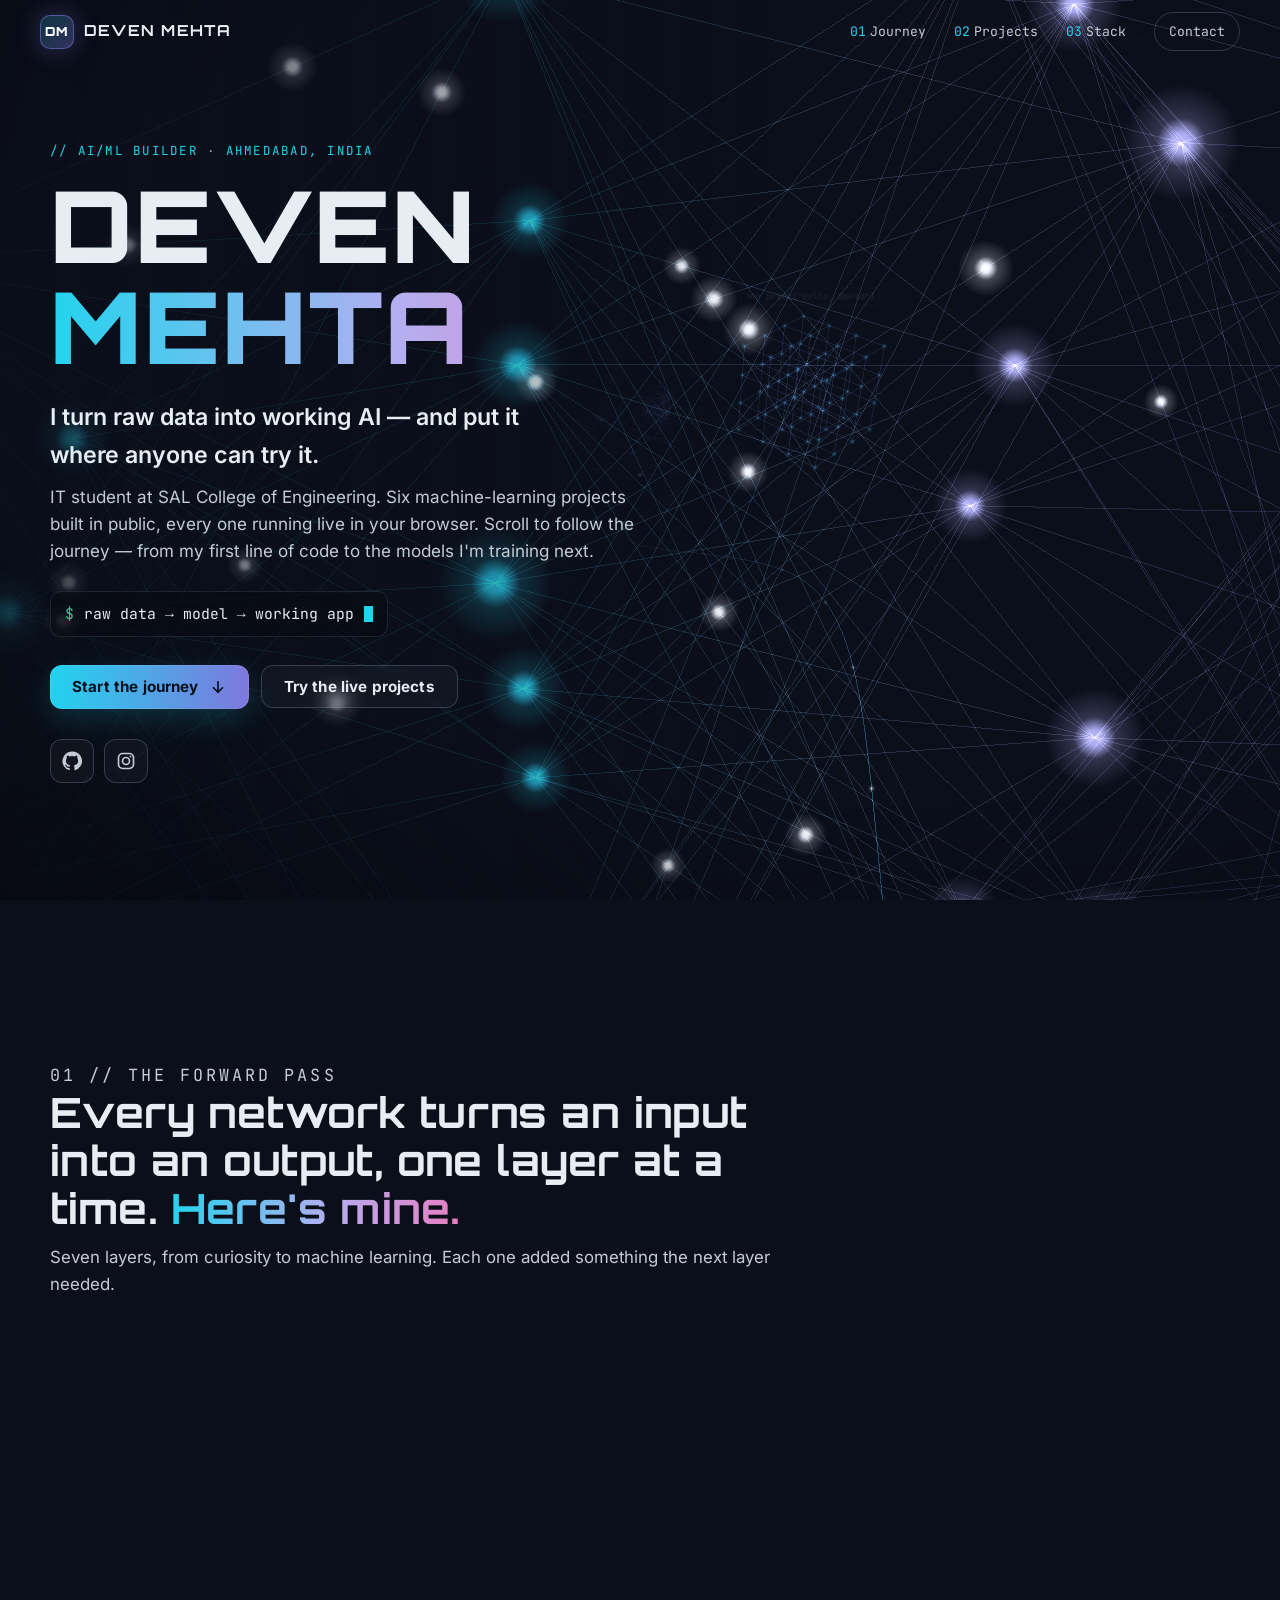
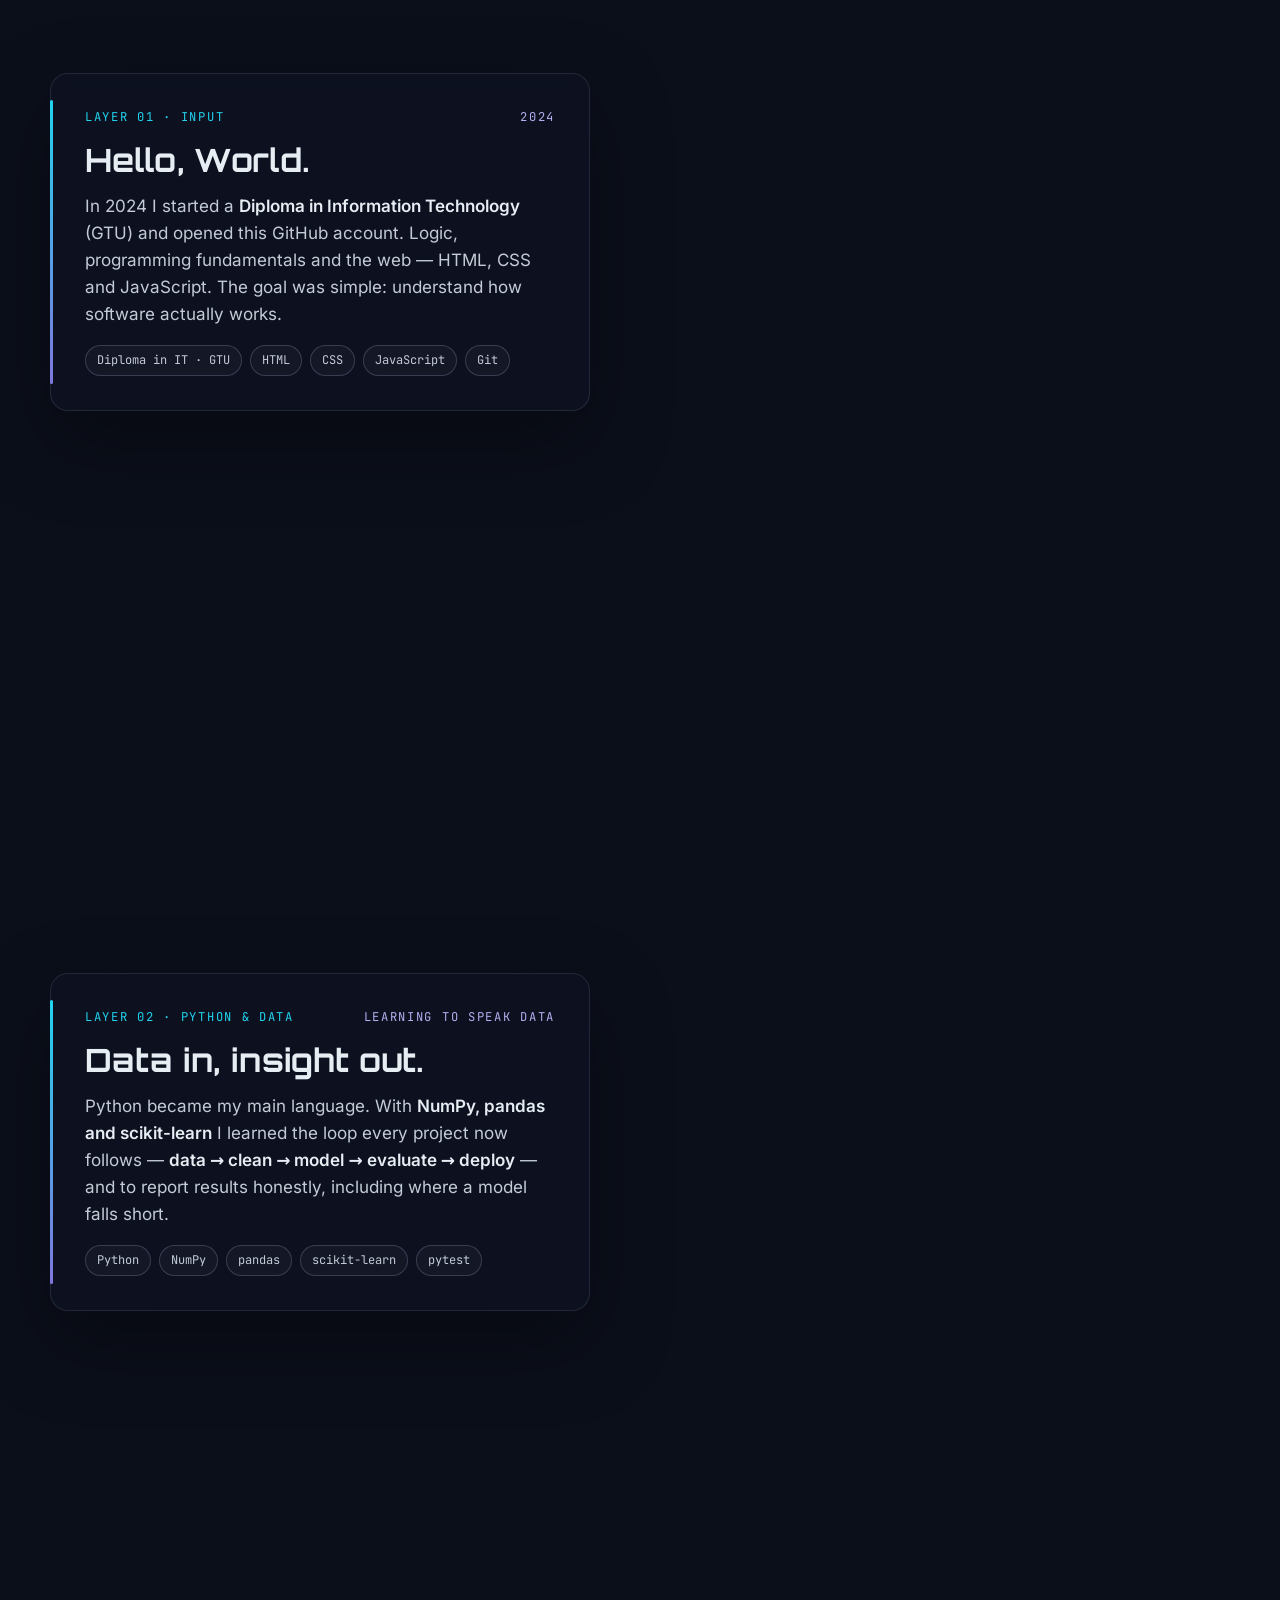
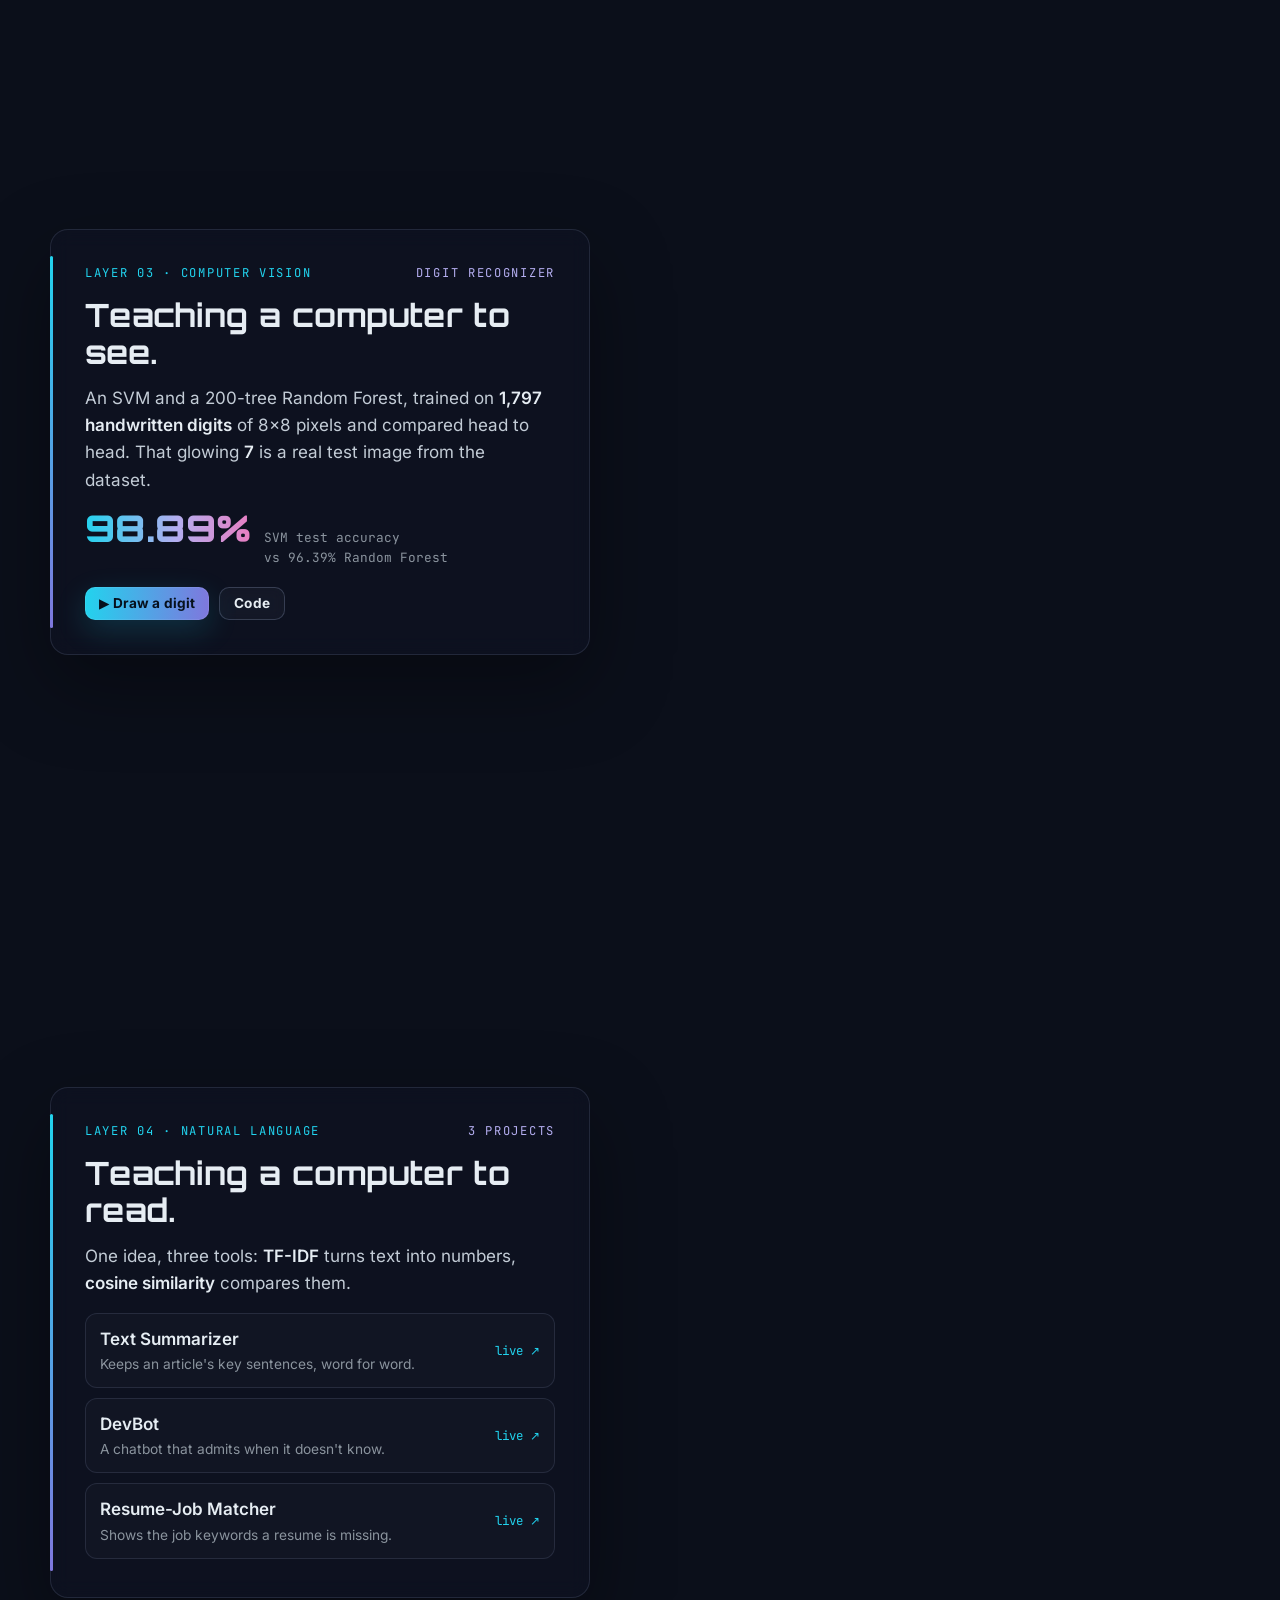
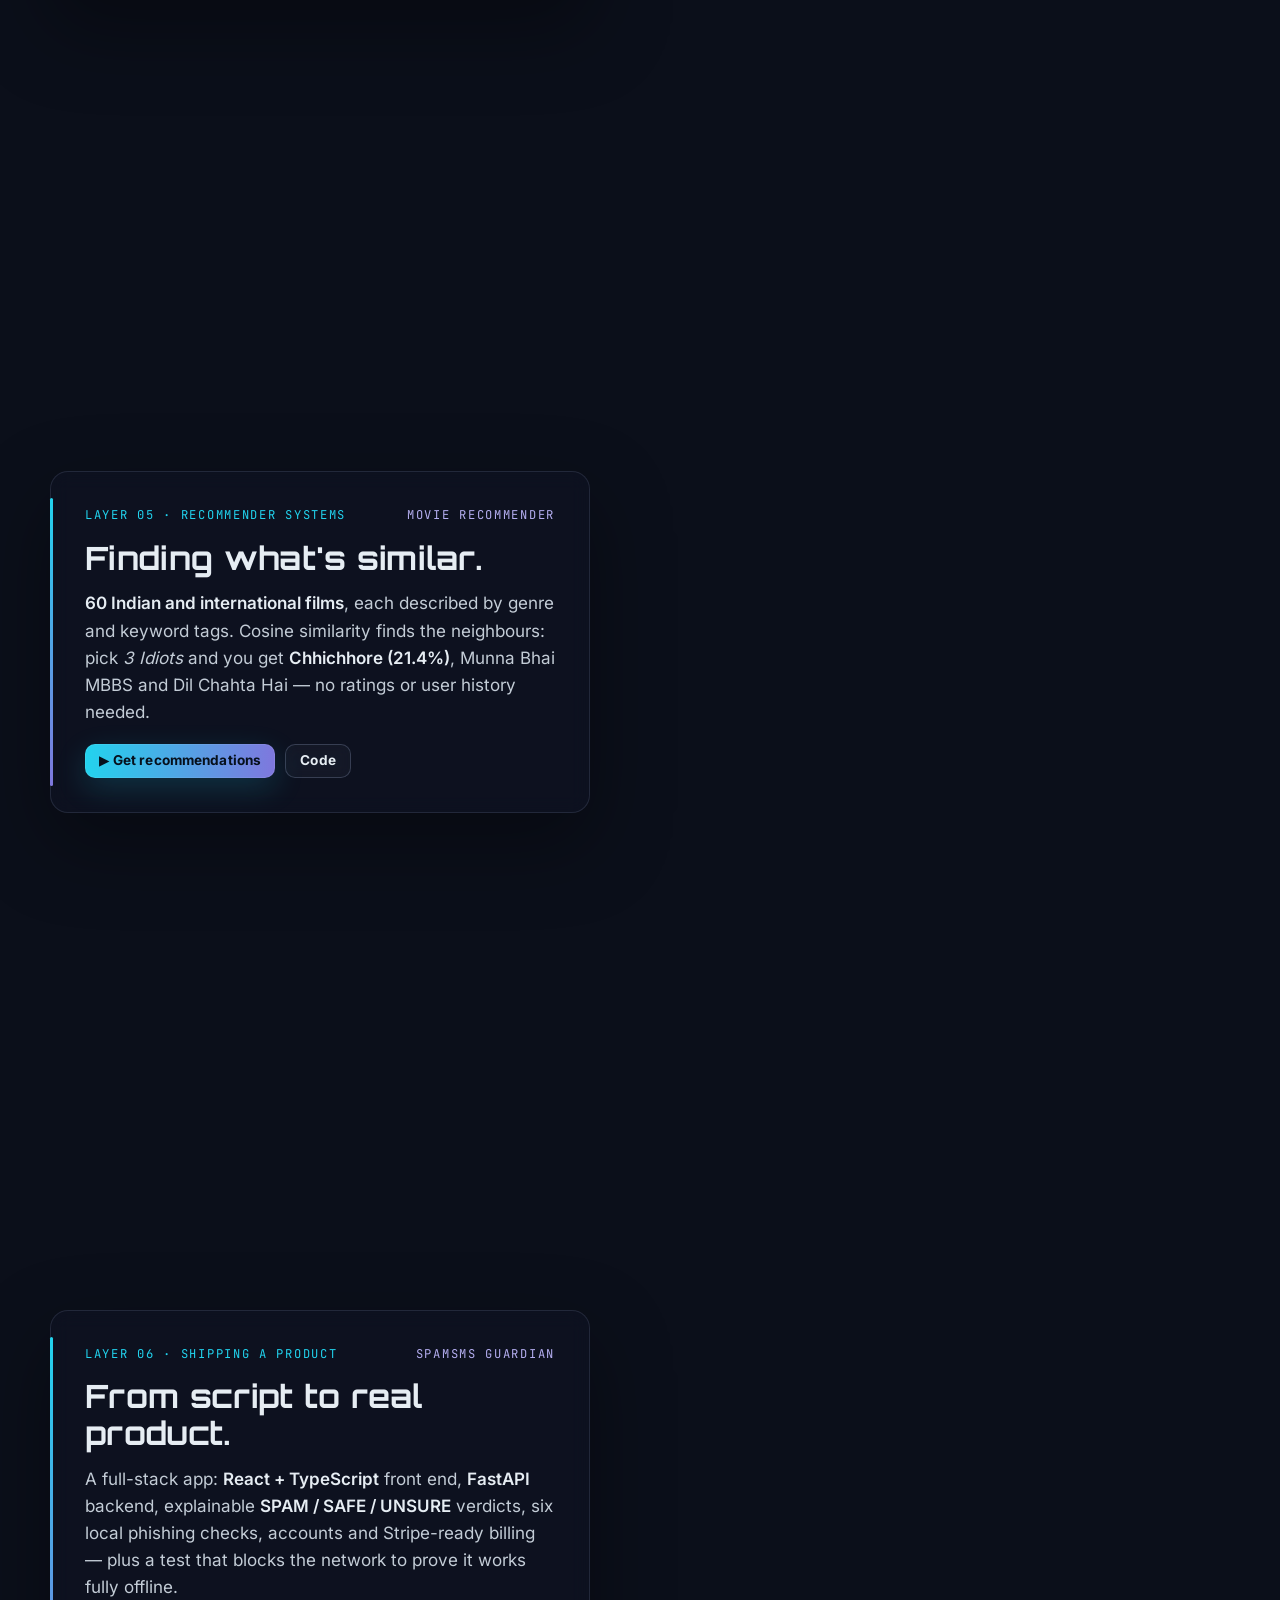
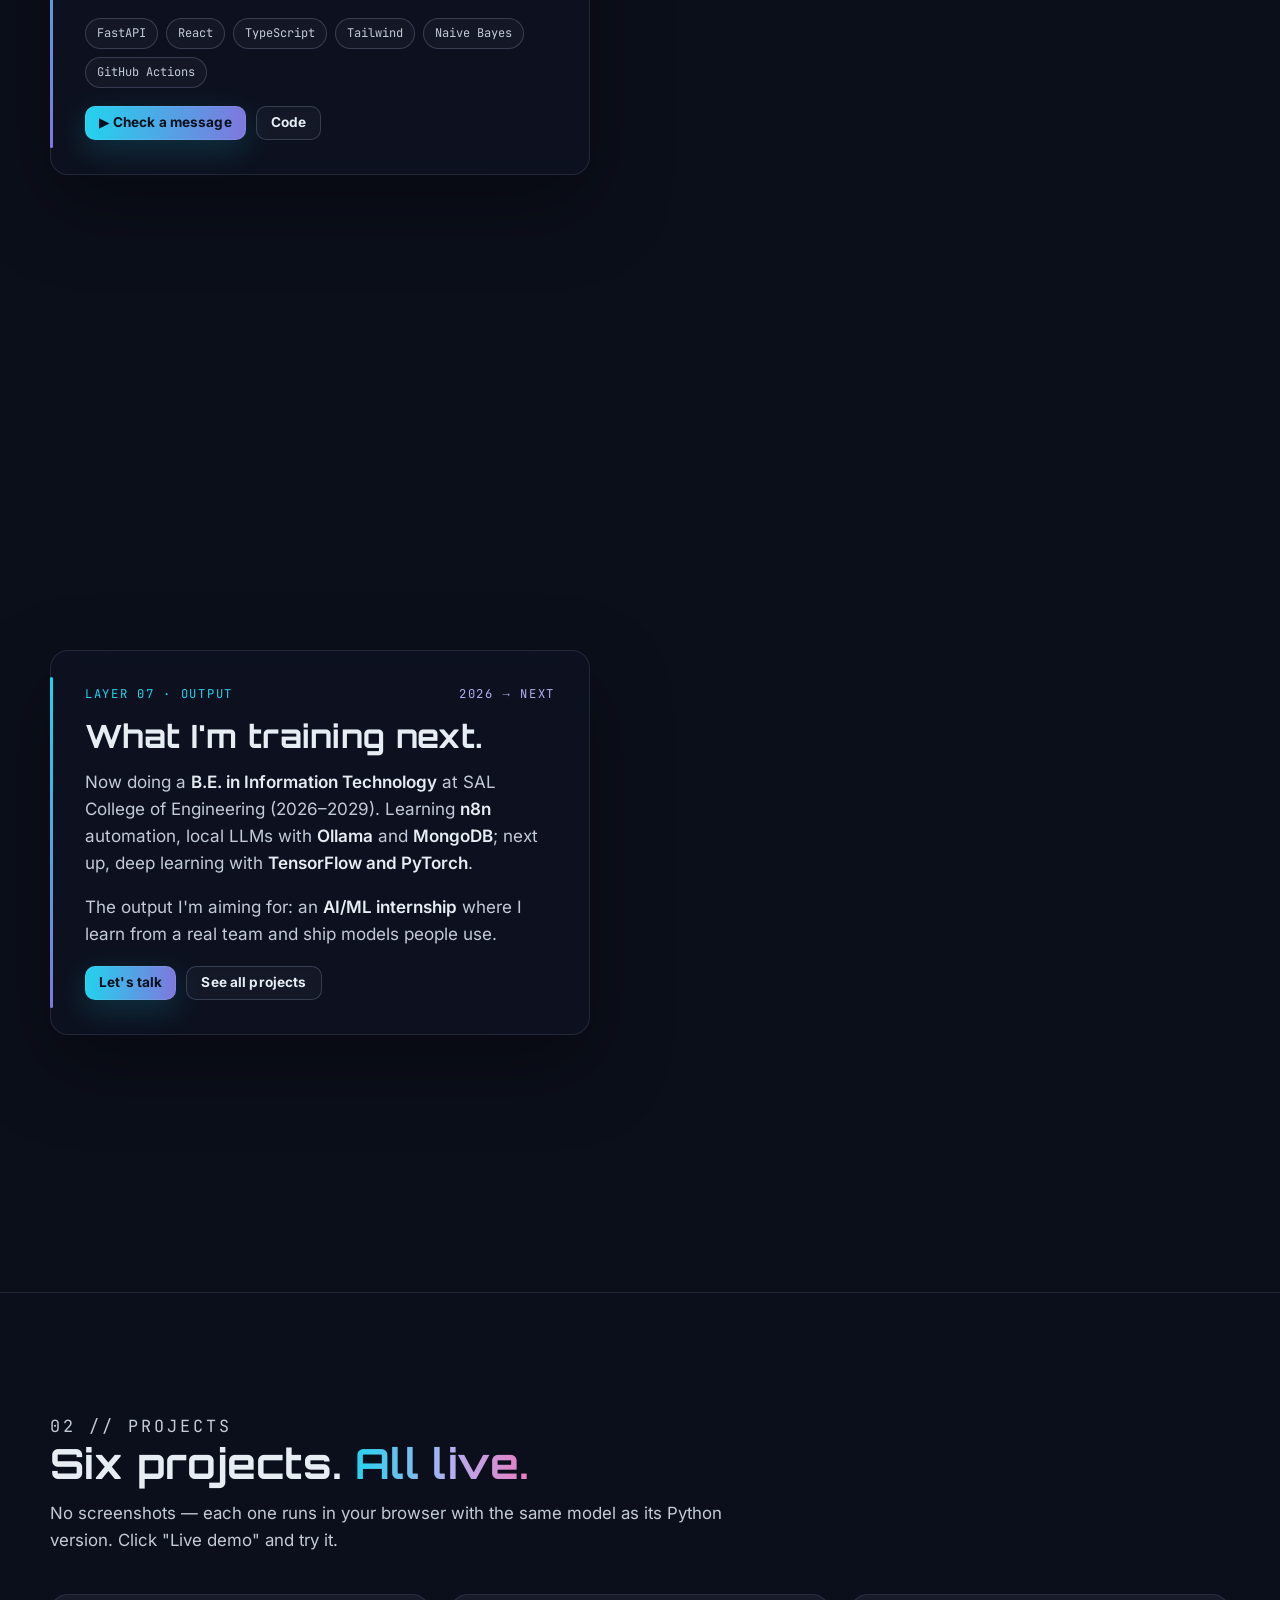
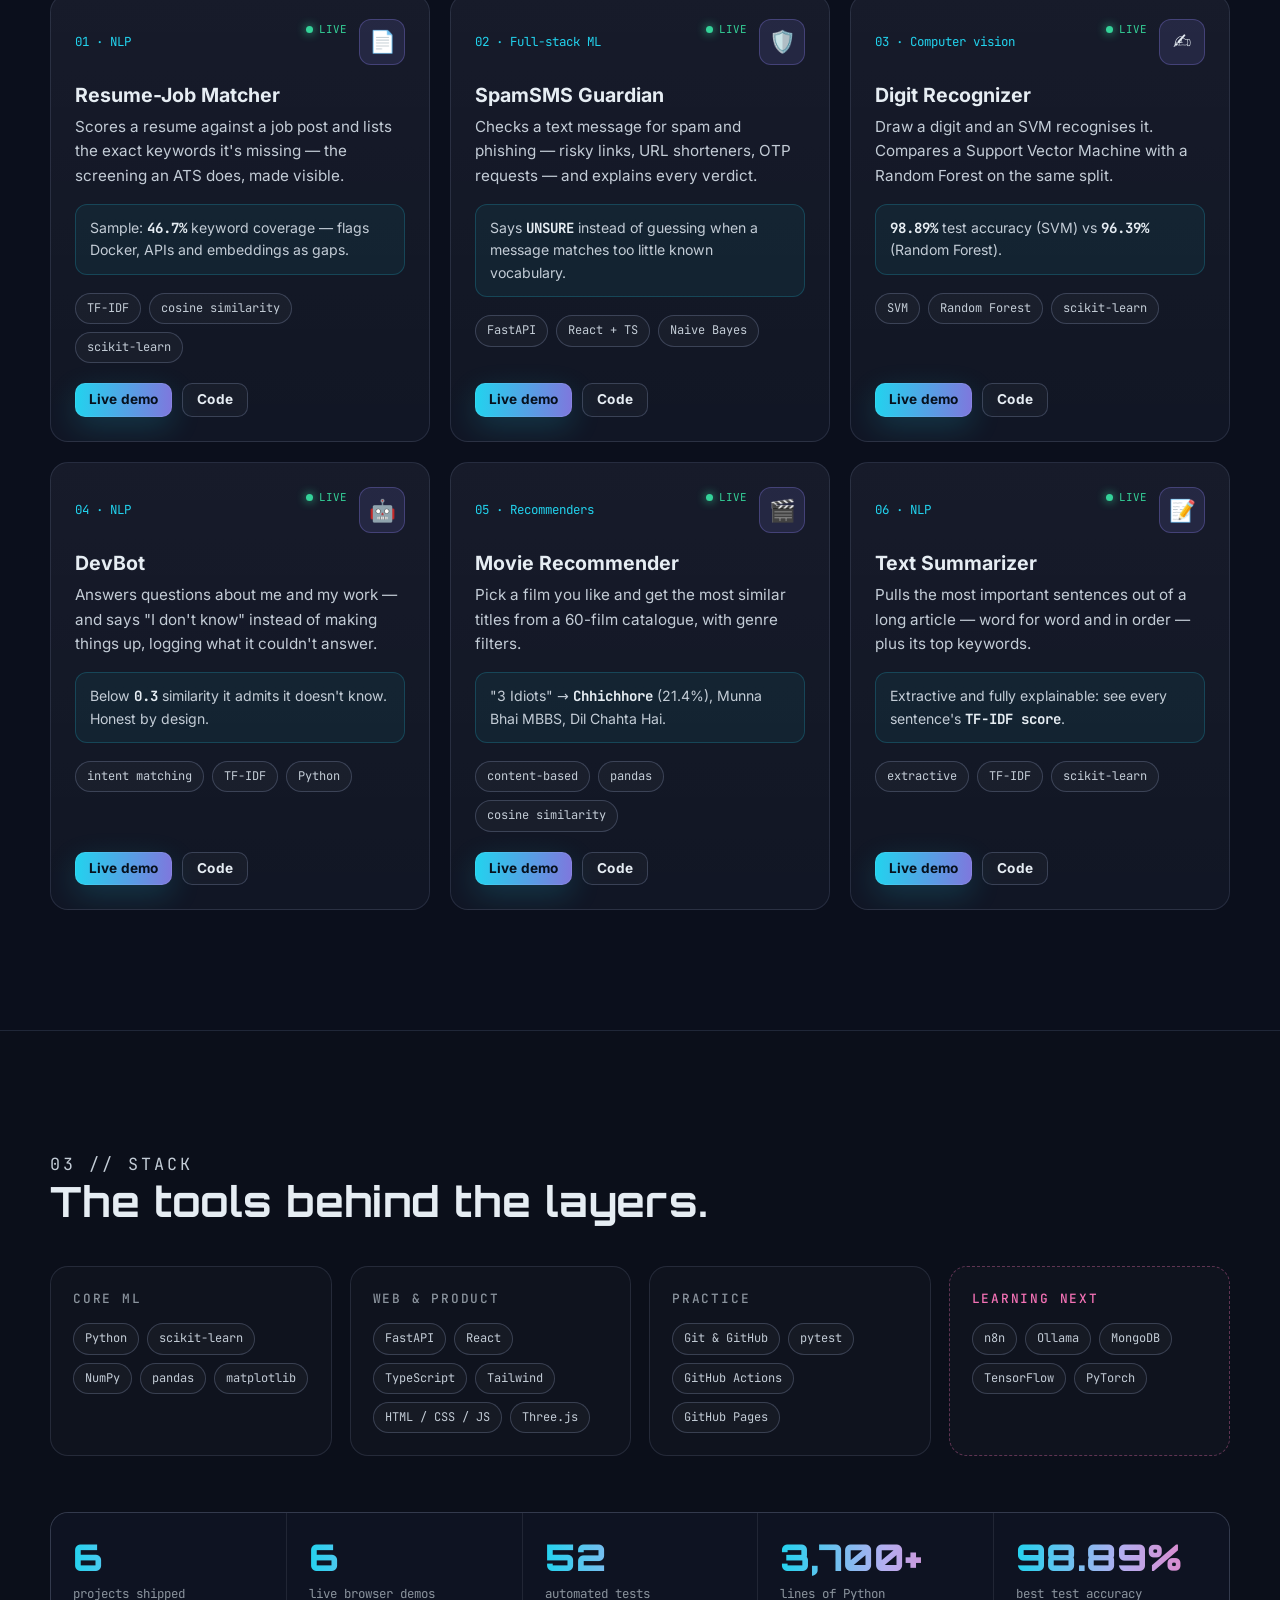
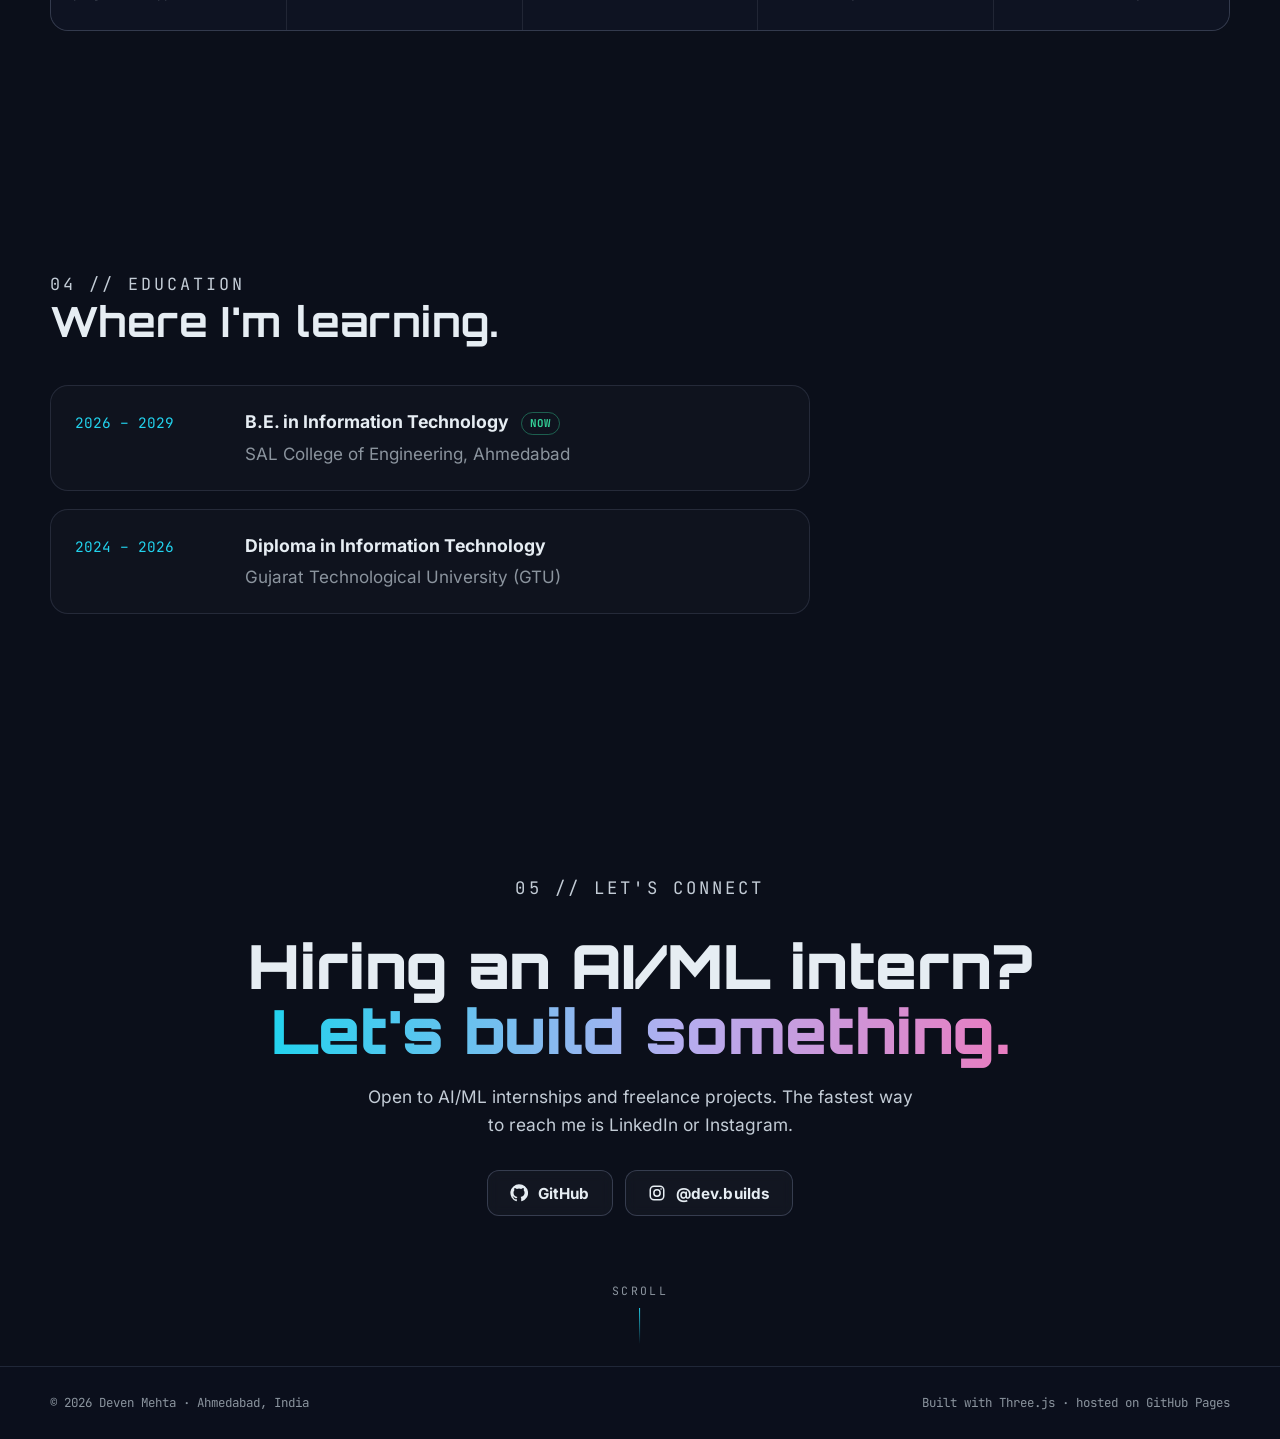
==== index.html @ e4d0a772 "3D portfolio: a forward pass from Hello World to AI/ML Scroll-driven Three.js journey through seven " ====
<!DOCTYPE html>
<html lang="en">
<head>
  <meta charset="UTF-8">
  <meta name="viewport" content="width=device-width, initial-scale=1.0">
  <title>Deven Mehta — AI/ML Builder · Portfolio</title>
  <meta name="description" content="Deven Mehta — IT student and AI/ML builder from Ahmedabad. A 3D journey from first line of code to machine learning: six ML projects, each running live in your browser.">
  <meta name="author" content="Deven Mehta">
  <meta name="theme-color" content="#0b0f1a">
  <link rel="canonical" href="https://mehtadeven.github.io/">

  <meta property="og:type" content="website">
  <meta property="og:url" content="https://mehtadeven.github.io/">
  <meta property="og:title" content="Deven Mehta — AI/ML Builder">
  <meta property="og:description" content="A 3D journey from my first line of code to machine learning. Six ML projects — try every one live in your browser.">
  <meta property="og:image" content="https://mehtadeven.github.io/assets/img/og-image.jpg">
  <meta property="og:image:width" content="1200">
  <meta property="og:image:height" content="630">
  <meta property="og:image:alt" content="Deven Mehta — AI/ML Builder. Six machine-learning projects, live in your browser.">
  <meta name="twitter:card" content="summary_large_image">
  <meta name="twitter:title" content="Deven Mehta — AI/ML Builder">
  <meta name="twitter:description" content="A 3D journey from my first line of code to machine learning. Six ML projects, live in your browser.">
  <meta name="twitter:image" content="https://mehtadeven.github.io/assets/img/og-image.jpg">

  <link rel="icon" href="assets/img/favicon.svg" type="image/svg+xml">
  <link rel="preload" href="assets/fonts/orbitron-latin-900-normal.woff2" as="font" type="font/woff2" crossorigin>
  <link rel="preload" href="assets/fonts/inter-latin-wght-normal.woff2" as="font" type="font/woff2" crossorigin>
  <link rel="modulepreload" href="assets/vendor/three.module.min.js">
  <link rel="stylesheet" href="assets/css/style.css">

  <script type="application/ld+json">
  {
    "@context": "https://schema.org",
    "@type": "Person",
    "name": "Deven Mehta",
    "jobTitle": "AI/ML Builder · IT Student",
    "url": "https://mehtadeven.github.io/",
    "address": { "@type": "PostalAddress", "addressLocality": "Ahmedabad", "addressCountry": "IN" },
    "alumniOf": "SAL College of Engineering",
    "knowsAbout": ["Machine Learning", "Natural Language Processing", "Computer Vision", "Python", "scikit-learn", "FastAPI", "React"],
    "sameAs": ["https://github.com/mehtadeven", "https://instagram.com/dev.builds"]
  }
  </script>
</head>
<body>
  <a class="skip" href="#main">Skip to content</a>

  <canvas id="scene" aria-hidden="true"></canvas>
  <div class="vignette" aria-hidden="true"></div>

  <!-- ===================== NAV ===================== -->
  <header class="nav" id="nav">
    <a class="logo" href="#top" aria-label="Deven Mehta — back to top">
      <span class="logo-mark">DM</span>
      <span class="logo-name">DEVEN MEHTA</span>
    </a>
    <nav class="nav-links" aria-label="Main">
      <a href="#journey" class="hide-sm"><span class="num">01</span>Journey</a>
      <a href="#projects"><span class="num">02</span>Projects</a>
      <a href="#stack" class="hide-sm"><span class="num">03</span>Stack</a>
      <a href="#contact" class="nav-cta">Contact</a>
    </nav>
  </header>

  <!-- Layer progress (desktop) -->
  <nav class="hud" id="hud" aria-label="Journey layers">
    <a href="#layer-1"><span class="lab">L1 · Hello, World</span><span class="dot"></span></a>
    <a href="#layer-2"><span class="lab">L2 · Python &amp; data</span><span class="dot"></span></a>
    <a href="#layer-3"><span class="lab">L3 · Computer vision</span><span class="dot"></span></a>
    <a href="#layer-4"><span class="lab">L4 · Language</span><span class="dot"></span></a>
    <a href="#layer-5"><span class="lab">L5 · Recommenders</span><span class="dot"></span></a>
    <a href="#layer-6"><span class="lab">L6 · Shipping</span><span class="dot"></span></a>
    <a href="#layer-7"><span class="lab">L7 · What's next</span><span class="dot"></span></a>
  </nav>

  <main id="main">
    <!-- ===================== HERO ===================== -->
    <section class="hero" id="top" data-station="0">
      <div class="container">
        <div class="hero-inner">
          <p class="eyebrow">// AI/ML builder <span class="dim">·</span> Ahmedabad, India</p>
          <h1 class="display"><span class="line">DEVEN</span><span class="line grad">MEHTA</span></h1>
          <p class="tagline">I turn raw data into working AI — and put it where anyone can try it.</p>
          <p class="intro">IT student at SAL College of Engineering. Six machine-learning projects built in public, every one running live in your browser. Scroll to follow the journey — from my first line of code to the models I'm training next.</p>
          <div class="terminal" aria-label="raw data, then model, then working app">
            <span class="prompt">$</span><span class="typed" id="typed">raw data → model → working app</span><span class="caret"></span>
          </div>
          <div class="hero-actions">
            <a class="btn" href="#journey">Start the journey
              <svg viewBox="0 0 24 24" fill="none" stroke="currentColor" stroke-width="2.2" stroke-linecap="round" aria-hidden="true"><path d="M12 5v14M6 13l6 6 6-6"/></svg>
            </a>
            <a class="btn ghost" href="#projects">Try the live projects</a>
          </div>
          <div class="icon-links">
            <a class="icon-link" href="https://github.com/mehtadeven" aria-label="GitHub" title="GitHub">
              <svg viewBox="0 0 24 24" fill="currentColor" aria-hidden="true"><path d="M12 .5a11.5 11.5 0 0 0-3.64 22.41c.58.1.79-.25.79-.56v-2c-3.2.7-3.88-1.37-3.88-1.37-.52-1.33-1.28-1.69-1.28-1.69-1.05-.72.08-.7.08-.7 1.16.08 1.77 1.19 1.77 1.19 1.03 1.77 2.7 1.26 3.36.96.1-.75.4-1.26.73-1.55-2.55-.29-5.24-1.28-5.24-5.69 0-1.26.45-2.29 1.19-3.1-.12-.29-.52-1.46.11-3.05 0 0 .97-.31 3.17 1.18a11 11 0 0 1 5.77 0c2.2-1.49 3.17-1.18 3.17-1.18.63 1.59.23 2.76.11 3.05.74.81 1.19 1.84 1.19 3.1 0 4.42-2.69 5.39-5.26 5.68.41.36.78 1.06.78 2.14v3.17c0 .31.21.67.8.56A11.5 11.5 0 0 0 12 .5Z"/></svg>
            </a>
            <a class="icon-link" href="" data-profile="linkedin" aria-label="LinkedIn" title="LinkedIn" hidden>
              <svg viewBox="0 0 24 24" fill="currentColor" aria-hidden="true"><path d="M20.45 20.45h-3.56v-5.57c0-1.33-.02-3.04-1.85-3.04-1.86 0-2.14 1.45-2.14 2.94v5.67H9.34V9h3.42v1.56h.05c.48-.9 1.64-1.85 3.37-1.85 3.6 0 4.27 2.37 4.27 5.46v6.28ZM5.34 7.43a2.06 2.06 0 1 1 0-4.13 2.06 2.06 0 0 1 0 4.13ZM7.12 20.45H3.56V9h3.56v11.45ZM22.22 0H1.77C.79 0 0 .77 0 1.73v20.54C0 23.23.79 24 1.77 24h20.45c.98 0 1.78-.77 1.78-1.73V1.73C24 .77 23.2 0 22.22 0Z"/></svg>
            </a>
            <a class="icon-link" href="https://instagram.com/dev.builds" aria-label="Instagram @dev.builds" title="Instagram @dev.builds">
              <svg viewBox="0 0 24 24" fill="none" stroke="currentColor" stroke-width="2" aria-hidden="true"><rect x="3" y="3" width="18" height="18" rx="5"/><circle cx="12" cy="12" r="4.2"/><circle cx="17.4" cy="6.6" r="1.1" fill="currentColor" stroke="none"/></svg>
            </a>
            <a class="icon-link" href="" data-profile="email" aria-label="Email" title="Email" hidden>
              <svg viewBox="0 0 24 24" fill="none" stroke="currentColor" stroke-width="2" aria-hidden="true"><rect x="3" y="5" width="18" height="14" rx="2.5"/><path d="m4 7 8 6 8-6"/></svg>
            </a>
          </div>
        </div>
      </div>
      <div class="scroll-hint" aria-hidden="true">scroll</div>
    </section>

    <!-- ===================== JOURNEY ===================== -->
    <section id="journey" aria-labelledby="journey-title">
      <div class="container journey-intro">
        <div class="section-head reveal">
          <p class="eyebrow">01 // The forward pass</p>
          <h2 id="journey-title">Every network turns an input into an output, one layer at a time. <span class="grad">Here's mine.</span></h2>
          <p>Seven layers, from curiosity to machine learning. Each one added something the next layer needed.</p>
        </div>
      </div>

      <article class="layer" id="layer-1" data-station="1">
        <div class="container">
          <div class="layer-card">
            <div class="layer-tag"><span class="l">Layer 01 · Input</span><span class="when">2024</span></div>
            <h3>Hello, World.</h3>
            <p>In 2024 I started a <strong>Diploma in Information Technology</strong> (GTU) and opened this GitHub account. Logic, programming fundamentals and the web — HTML, CSS and JavaScript. The goal was simple: understand how software actually works.</p>
            <div class="chips"><span class="chip">Diploma in IT · GTU</span><span class="chip">HTML</span><span class="chip">CSS</span><span class="chip">JavaScript</span><span class="chip">Git</span></div>
          </div>
        </div>
      </article>

      <article class="layer" id="layer-2" data-station="2">
        <div class="container">
          <div class="layer-card">
            <div class="layer-tag"><span class="l">Layer 02 · Python &amp; data</span><span class="when">learning to speak data</span></div>
            <h3>Data in, insight out.</h3>
            <p>Python became my main language. With <strong>NumPy, pandas and scikit-learn</strong> I learned the loop every project now follows — <strong>data → clean → model → evaluate → deploy</strong> — and to report results honestly, including where a model falls short.</p>
            <div class="chips"><span class="chip">Python</span><span class="chip">NumPy</span><span class="chip">pandas</span><span class="chip">scikit-learn</span><span class="chip">pytest</span></div>
          </div>
        </div>
      </article>

      <article class="layer" id="layer-3" data-station="3">
        <div class="container">
          <div class="layer-card">
            <div class="layer-tag"><span class="l">Layer 03 · Computer vision</span><span class="when">Digit Recognizer</span></div>
            <h3>Teaching a computer to see.</h3>
            <p>An SVM and a 200-tree Random Forest, trained on <strong>1,797 handwritten digits</strong> of 8×8 pixels and compared head to head. That glowing <strong>7</strong> is a real test image from the dataset.</p>
            <div class="metric"><span class="big grad">98.89%</span><span class="lbl">SVM test accuracy<br>vs 96.39% Random Forest</span></div>
            <div class="links">
              <a class="btn sm" href="https://mehtadeven.github.io/digit-recognizer-ml/">▶ Draw a digit</a>
              <a class="btn sm ghost" href="https://github.com/mehtadeven/digit-recognizer-ml">Code</a>
            </div>
          </div>
        </div>
      </article>

      <article class="layer" id="layer-4" data-station="4">
        <div class="container">
          <div class="layer-card">
            <div class="layer-tag"><span class="l">Layer 04 · Natural language</span><span class="when">3 projects</span></div>
            <h3>Teaching a computer to read.</h3>
            <p>One idea, three tools: <strong>TF-IDF</strong> turns text into numbers, <strong>cosine similarity</strong> compares them.</p>
            <div class="mini-projects">
              <a href="https://mehtadeven.github.io/text-summarizer-ai/"><span><span class="t">Text Summarizer</span><span class="d">Keeps an article's key sentences, word for word.</span></span><span class="go">live ↗</span></a>
              <a href="https://mehtadeven.github.io/ai-chatbot-python/"><span><span class="t">DevBot</span><span class="d">A chatbot that admits when it doesn't know.</span></span><span class="go">live ↗</span></a>
              <a href="https://mehtadeven.github.io/resume-job-matcher/"><span><span class="t">Resume-Job Matcher</span><span class="d">Shows the job keywords a resume is missing.</span></span><span class="go">live ↗</span></a>
            </div>
          </div>
        </div>
      </article>

      <article class="layer" id="layer-5" data-station="5">
        <div class="container">
          <div class="layer-card">
            <div class="layer-tag"><span class="l">Layer 05 · Recommender systems</span><span class="when">Movie Recommender</span></div>
            <h3>Finding what's similar.</h3>
            <p><strong>60 Indian and international films</strong>, each described by genre and keyword tags. Cosine similarity finds the neighbours: pick <em>3 Idiots</em> and you get <strong>Chhichhore (21.4%)</strong>, Munna Bhai MBBS and Dil Chahta Hai — no ratings or user history needed.</p>
            <div class="links">
              <a class="btn sm" href="https://mehtadeven.github.io/movie-recommender-ai/">▶ Get recommendations</a>
              <a class="btn sm ghost" href="https://github.com/mehtadeven/movie-recommender-ai">Code</a>
            </div>
          </div>
        </div>
      </article>

      <article class="layer" id="layer-6" data-station="6">
        <div class="container">
          <div class="layer-card">
            <div class="layer-tag"><span class="l">Layer 06 · Shipping a product</span><span class="when">SpamSMS Guardian</span></div>
            <h3>From script to real product.</h3>
            <p>A full-stack app: <strong>React + TypeScript</strong> front end, <strong>FastAPI</strong> backend, explainable <strong>SPAM / SAFE / UNSURE</strong> verdicts, six local phishing checks, accounts and Stripe-ready billing — plus a test that blocks the network to prove it works fully offline.</p>
            <div class="chips"><span class="chip">FastAPI</span><span class="chip">React</span><span class="chip">TypeScript</span><span class="chip">Tailwind</span><span class="chip">Naive Bayes</span><span class="chip">GitHub Actions</span></div>
            <div class="links">
              <a class="btn sm" href="https://mehtadeven.github.io/spam-sms-checker/">▶ Check a message</a>
              <a class="btn sm ghost" href="https://github.com/mehtadeven/spam-sms-checker">Code</a>
            </div>
          </div>
        </div>
      </article>

      <article class="layer" id="layer-7" data-station="7">
        <div class="container">
          <div class="layer-card">
            <div class="layer-tag"><span class="l">Layer 07 · Output</span><span class="when">2026 → next</span></div>
            <h3>What I'm training next.</h3>
            <p>Now doing a <strong>B.E. in Information Technology</strong> at SAL College of Engineering (2026–2029). Learning <strong>n8n</strong> automation, local LLMs with <strong>Ollama</strong> and <strong>MongoDB</strong>; next up, deep learning with <strong>TensorFlow and PyTorch</strong>.</p>
            <p>The output I'm aiming for: an <strong>AI/ML internship</strong> where I learn from a real team and ship models people use.</p>
            <div class="links">
              <a class="btn sm" href="#contact">Let's talk</a>
              <a class="btn sm ghost" href="#projects">See all projects</a>
            </div>
          </div>
        </div>
      </article>
    </section>

    <!-- ===================== PROJECTS ===================== -->
    <section class="section panel" id="projects" data-station="8" aria-labelledby="projects-title">
      <div class="container">
        <div class="section-head reveal">
          <p class="eyebrow">02 // Projects</p>
          <h2 id="projects-title">Six projects. <span class="grad">All live.</span></h2>
          <p>No screenshots — each one runs in your browser with the same model as its Python version. Click "Live demo" and try it.</p>
        </div>

        <div class="projects">
          <article class="project reveal">
            <div class="top"><span class="no">01 · NLP</span><span class="icon" aria-hidden="true">📄</span></div>
            <span class="live">LIVE</span>
            <h3>Resume-Job Matcher</h3>
            <p>Scores a resume against a job post and lists the exact keywords it's missing — the screening an ATS does, made visible.</p>
            <div class="result">Sample: <b>46.7%</b> keyword coverage — flags Docker, APIs and embeddings as gaps.</div>
            <div class="chips"><span class="chip">TF-IDF</span><span class="chip">cosine similarity</span><span class="chip">scikit-learn</span></div>
            <div class="actions">
              <a class="btn sm" href="https://mehtadeven.github.io/resume-job-matcher/">Live demo</a>
              <a class="btn sm ghost" href="https://github.com/mehtadeven/resume-job-matcher">Code</a>
            </div>
          </article>

          <article class="project reveal">
            <div class="top"><span class="no">02 · Full-stack ML</span><span class="icon" aria-hidden="true">🛡️</span></div>
            <span class="live">LIVE</span>
            <h3>SpamSMS Guardian</h3>
            <p>Checks a text message for spam and phishing — risky links, URL shorteners, OTP requests — and explains every verdict.</p>
            <div class="result">Says <b>UNSURE</b> instead of guessing when a message matches too little known vocabulary.</div>
            <div class="chips"><span class="chip">FastAPI</span><span class="chip">React + TS</span><span class="chip">Naive Bayes</span></div>
            <div class="actions">
              <a class="btn sm" href="https://mehtadeven.github.io/spam-sms-checker/">Live demo</a>
              <a class="btn sm ghost" href="https://github.com/mehtadeven/spam-sms-checker">Code</a>
            </div>
          </article>

          <article class="project reveal">
            <div class="top"><span class="no">03 · Computer vision</span><span class="icon" aria-hidden="true">✍️</span></div>
            <span class="live">LIVE</span>
            <h3>Digit Recognizer</h3>
            <p>Draw a digit and an SVM recognises it. Compares a Support Vector Machine with a Random Forest on the same split.</p>
            <div class="result"><b>98.89%</b> test accuracy (SVM) vs <b>96.39%</b> (Random Forest).</div>
            <div class="chips"><span class="chip">SVM</span><span class="chip">Random Forest</span><span class="chip">scikit-learn</span></div>
            <div class="actions">
              <a class="btn sm" href="https://mehtadeven.github.io/digit-recognizer-ml/">Live demo</a>
              <a class="btn sm ghost" href="https://github.com/mehtadeven/digit-recognizer-ml">Code</a>
            </div>
          </article>

          <article class="project reveal">
            <div class="top"><span class="no">04 · NLP</span><span class="icon" aria-hidden="true">🤖</span></div>
            <span class="live">LIVE</span>
            <h3>DevBot</h3>
            <p>Answers questions about me and my work — and says "I don't know" instead of making things up, logging what it couldn't answer.</p>
            <div class="result">Below <b>0.3</b> similarity it admits it doesn't know. Honest by design.</div>
            <div class="chips"><span class="chip">intent matching</span><span class="chip">TF-IDF</span><span class="chip">Python</span></div>
            <div class="actions">
              <a class="btn sm" href="https://mehtadeven.github.io/ai-chatbot-python/">Live demo</a>
              <a class="btn sm ghost" href="https://github.com/mehtadeven/ai-chatbot-python">Code</a>
            </div>
          </article>

          <article class="project reveal">
            <div class="top"><span class="no">05 · Recommenders</span><span class="icon" aria-hidden="true">🎬</span></div>
            <span class="live">LIVE</span>
            <h3>Movie Recommender</h3>
            <p>Pick a film you like and get the most similar titles from a 60-film catalogue, with genre filters.</p>
            <div class="result">"3 Idiots" → <b>Chhichhore</b> (21.4%), Munna Bhai MBBS, Dil Chahta Hai.</div>
            <div class="chips"><span class="chip">content-based</span><span class="chip">pandas</span><span class="chip">cosine similarity</span></div>
            <div class="actions">
              <a class="btn sm" href="https://mehtadeven.github.io/movie-recommender-ai/">Live demo</a>
              <a class="btn sm ghost" href="https://github.com/mehtadeven/movie-recommender-ai">Code</a>
            </div>
          </article>

          <article class="project reveal">
            <div class="top"><span class="no">06 · NLP</span><span class="icon" aria-hidden="true">📝</span></div>
            <span class="live">LIVE</span>
            <h3>Text Summarizer</h3>
            <p>Pulls the most important sentences out of a long article — word for word and in order — plus its top keywords.</p>
            <div class="result">Extractive and fully explainable: see every sentence's <b>TF-IDF score</b>.</div>
            <div class="chips"><span class="chip">extractive</span><span class="chip">TF-IDF</span><span class="chip">scikit-learn</span></div>
            <div class="actions">
              <a class="btn sm" href="https://mehtadeven.github.io/text-summarizer-ai/">Live demo</a>
              <a class="btn sm ghost" href="https://github.com/mehtadeven/text-summarizer-ai">Code</a>
            </div>
          </article>
        </div>
      </div>
    </section>

    <!-- ===================== STACK + NUMBERS ===================== -->
    <section class="section" id="stack" data-station="8" aria-labelledby="stack-title">
      <div class="container">
        <div class="section-head reveal">
          <p class="eyebrow">03 // Stack</p>
          <h2 id="stack-title">The tools behind the layers.</h2>
        </div>
        <div class="stack">
          <div class="stack-group reveal"><h3>Core ML</h3><div class="chips"><span class="chip">Python</span><span class="chip">scikit-learn</span><span class="chip">NumPy</span><span class="chip">pandas</span><span class="chip">matplotlib</span></div></div>
          <div class="stack-group reveal"><h3>Web &amp; product</h3><div class="chips"><span class="chip">FastAPI</span><span class="chip">React</span><span class="chip">TypeScript</span><span class="chip">Tailwind</span><span class="chip">HTML / CSS / JS</span><span class="chip">Three.js</span></div></div>
          <div class="stack-group reveal"><h3>Practice</h3><div class="chips"><span class="chip">Git &amp; GitHub</span><span class="chip">pytest</span><span class="chip">GitHub Actions</span><span class="chip">GitHub Pages</span></div></div>
          <div class="stack-group next reveal"><h3>Learning next</h3><div class="chips"><span class="chip">n8n</span><span class="chip">Ollama</span><span class="chip">MongoDB</span><span class="chip">TensorFlow</span><span class="chip">PyTorch</span></div></div>
        </div>

        <div class="numbers reveal" aria-label="By the numbers">
          <div><div class="n grad">6</div><div class="t">projects shipped</div></div>
          <div><div class="n grad">6</div><div class="t">live browser demos</div></div>
          <div><div class="n grad">52</div><div class="t">automated tests</div></div>
          <div><div class="n grad">3,700+</div><div class="t">lines of Python</div></div>
          <div><div class="n grad">98.89%</div><div class="t">best test accuracy</div></div>
        </div>
      </div>
    </section>

    <!-- ===================== EDUCATION ===================== -->
    <section class="section" id="education" data-station="8" aria-labelledby="edu-title">
      <div class="container">
        <div class="section-head reveal">
          <p class="eyebrow">04 // Education</p>
          <h2 id="edu-title">Where I'm learning.</h2>
        </div>
        <div class="timeline">
          <div class="edu reveal">
            <div class="years">2026 – 2029</div>
            <div><h3>B.E. in Information Technology <span class="now">NOW</span></h3><p>SAL College of Engineering, Ahmedabad</p></div>
          </div>
          <div class="edu reveal">
            <div class="years">2024 – 2026</div>
            <div><h3>Diploma in Information Technology</h3><p>Gujarat Technological University (GTU)</p></div>
          </div>
        </div>
      </div>
    </section>

    <!-- ===================== CONTACT ===================== -->
    <section class="contact" id="contact" data-station="8" aria-labelledby="contact-title">
      <div class="container reveal">
        <p class="eyebrow">05 // Let's connect</p>
        <h2 id="contact-title">Hiring an AI/ML intern?<br><span class="grad">Let's build something.</span></h2>
        <p>Open to AI/ML internships and freelance projects. The fastest way to reach me is LinkedIn or Instagram.</p>
        <div class="hero-actions">
          <a class="btn" href="" data-profile="linkedin" hidden>
            <svg viewBox="0 0 24 24" fill="currentColor" aria-hidden="true"><path d="M20.45 20.45h-3.56v-5.57c0-1.33-.02-3.04-1.85-3.04-1.86 0-2.14 1.45-2.14 2.94v5.67H9.34V9h3.42v1.56h.05c.48-.9 1.64-1.85 3.37-1.85 3.6 0 4.27 2.37 4.27 5.46v6.28ZM5.34 7.43a2.06 2.06 0 1 1 0-4.13 2.06 2.06 0 0 1 0 4.13ZM7.12 20.45H3.56V9h3.56v11.45ZM22.22 0H1.77C.79 0 0 .77 0 1.73v20.54C0 23.23.79 24 1.77 24h20.45c.98 0 1.78-.77 1.78-1.73V1.73C24 .77 23.2 0 22.22 0Z"/></svg>
            Connect on LinkedIn
          </a>
          <a class="btn ghost" href="https://github.com/mehtadeven">
            <svg viewBox="0 0 24 24" fill="currentColor" aria-hidden="true"><path d="M12 .5a11.5 11.5 0 0 0-3.64 22.41c.58.1.79-.25.79-.56v-2c-3.2.7-3.88-1.37-3.88-1.37-.52-1.33-1.28-1.69-1.28-1.69-1.05-.72.08-.7.08-.7 1.16.08 1.77 1.19 1.77 1.19 1.03 1.77 2.7 1.26 3.36.96.1-.75.4-1.26.73-1.55-2.55-.29-5.24-1.28-5.24-5.69 0-1.26.45-2.29 1.19-3.1-.12-.29-.52-1.46.11-3.05 0 0 .97-.31 3.17 1.18a11 11 0 0 1 5.77 0c2.2-1.49 3.17-1.18 3.17-1.18.63 1.59.23 2.76.11 3.05.74.81 1.19 1.84 1.19 3.1 0 4.42-2.69 5.39-5.26 5.68.41.36.78 1.06.78 2.14v3.17c0 .31.21.67.8.56A11.5 11.5 0 0 0 12 .5Z"/></svg>
            GitHub
          </a>
          <a class="btn ghost" href="https://instagram.com/dev.builds">
            <svg viewBox="0 0 24 24" fill="none" stroke="currentColor" stroke-width="2" aria-hidden="true"><rect x="3" y="3" width="18" height="18" rx="5"/><circle cx="12" cy="12" r="4.2"/><circle cx="17.4" cy="6.6" r="1.1" fill="currentColor" stroke="none"/></svg>
            @dev.builds
          </a>
          <a class="btn ghost" href="" data-profile="email" hidden>
            <svg viewBox="0 0 24 24" fill="none" stroke="currentColor" stroke-width="2" aria-hidden="true"><rect x="3" y="5" width="18" height="14" rx="2.5"/><path d="m4 7 8 6 8-6"/></svg>
            Email me
          </a>
        </div>
      </div>
    </section>
  </main>

  <footer>
    <div class="container">
      <span>© 2026 Deven Mehta · Ahmedabad, India</span>
      <span>Built with Three.js · hosted on <a href="https://github.com/mehtadeven/mehtadeven.github.io">GitHub Pages</a></span>
    </div>
  </footer>

  <script type="module" src="assets/js/site.js"></script>
  <script type="module" src="assets/js/scene.js"></script>
</body>
</html>
---- assets/css/style.css ----
/* ==========================================================================
   Deven Mehta — portfolio
   Palette and type match the GitHub profile: deep navy, cyan, violet.
   ========================================================================== */

@font-face { font-family: "Orbitron"; src: url("../fonts/orbitron-latin-700-normal.woff2") format("woff2"); font-weight: 700; font-display: swap; }
@font-face { font-family: "Orbitron"; src: url("../fonts/orbitron-latin-900-normal.woff2") format("woff2"); font-weight: 900; font-display: swap; }
@font-face { font-family: "Inter"; src: url("../fonts/inter-latin-wght-normal.woff2") format("woff2-variations"), url("../fonts/inter-latin-wght-normal.woff2") format("woff2"); font-weight: 100 900; font-display: swap; }
@font-face { font-family: "JetBrains Mono"; src: url("../fonts/jetbrains-mono-latin-400-normal.woff2") format("woff2"); font-weight: 400; font-display: swap; }
@font-face { font-family: "JetBrains Mono"; src: url("../fonts/jetbrains-mono-latin-500-normal.woff2") format("woff2"); font-weight: 500; font-display: swap; }
@font-face { font-family: "JetBrains Mono"; src: url("../fonts/jetbrains-mono-latin-700-normal.woff2") format("woff2"); font-weight: 700; font-display: swap; }

:root {
  --bg: #0b0f1a;
  --bg-2: #0e1322;
  --glass: rgba(14, 19, 34, 0.72);
  --glass-strong: rgba(12, 16, 29, 0.9);
  --line: rgba(148, 163, 196, 0.16);
  --line-2: rgba(148, 163, 196, 0.28);
  --text: #e6edf3;
  --soft: #c3ccd6;
  --muted: #8b949e;
  --cyan: #22d3ee;
  --violet: #7f77dd;
  --violet-2: #b4aef0;
  --green: #34d399;
  --pink: #f472b6;
  --amber: #fbbf24;
  --display: "Orbitron", "Segoe UI", system-ui, sans-serif;
  --body: "Inter", system-ui, -apple-system, "Segoe UI", Roboto, Arial, sans-serif;
  --mono: "JetBrains Mono", ui-monospace, Consolas, Menlo, monospace;
  --radius: 18px;
  --nav-h: 64px;
  color-scheme: dark;
}

*, *::before, *::after { box-sizing: border-box; }
[hidden] { display: none !important; }

html { scroll-behavior: smooth; scroll-padding-top: var(--nav-h); -webkit-text-size-adjust: 100%; }
@media (prefers-reduced-motion: reduce) { html { scroll-behavior: auto; } }

body {
  margin: 0;
  background: var(--bg);
  color: var(--text);
  font-family: var(--body);
  font-size: 17px;
  line-height: 1.6;
  -webkit-font-smoothing: antialiased;
  overflow-x: hidden;
}

a { color: var(--cyan); text-decoration: none; }
a:hover { color: #67e8f9; }
:focus-visible { outline: 2px solid var(--cyan); outline-offset: 3px; border-radius: 8px; }
::selection { background: rgba(127, 119, 221, 0.45); color: #fff; }
img, svg { display: block; max-width: 100%; }

.skip {
  position: fixed; top: 10px; left: 10px; z-index: 100;
  padding: 10px 16px; border-radius: 10px; background: var(--cyan); color: #06101c; font-weight: 700;
  transform: translateY(-200%);
}
.skip:focus { transform: none; }

/* ---------- 3D canvas (fixed behind everything) ---------- */
#scene {
  position: fixed; inset: 0; width: 100vw; height: 100vh; height: 100lvh;
  display: block; z-index: 0; pointer-events: none;
}
.vignette {
  position: fixed; inset: 0; z-index: 1; pointer-events: none;
  background:
    radial-gradient(120% 90% at 70% 40%, transparent 55%, rgba(5, 7, 13, 0.75) 100%),
    linear-gradient(90deg, rgba(11, 15, 26, 0.78) 0%, rgba(11, 15, 26, 0.35) 38%, transparent 60%);
}
html.no-webgl #scene { display: none; }
html.no-webgl body {
  background:
    radial-gradient(900px 600px at 80% 10%, rgba(127, 119, 221, 0.25), transparent 60%),
    radial-gradient(800px 500px at 10% 60%, rgba(34, 211, 238, 0.12), transparent 60%),
    var(--bg);
  background-attachment: fixed;
}

main, .nav, footer { position: relative; z-index: 2; }

/* ---------- Nav ---------- */
.nav {
  position: fixed; top: 0; left: 0; right: 0; z-index: 50;
  height: var(--nav-h);
  display: flex; align-items: center; justify-content: space-between; gap: 16px;
  padding: 0 clamp(16px, 4vw, 40px);
  transition: background 0.3s ease, border-color 0.3s ease, backdrop-filter 0.3s ease;
  border-bottom: 1px solid transparent;
}
.nav.scrolled { background: rgba(11, 15, 26, 0.72); backdrop-filter: blur(14px); -webkit-backdrop-filter: blur(14px); border-color: var(--line); }
.logo { display: flex; align-items: center; gap: 10px; color: var(--text); font-family: var(--display); font-weight: 700; letter-spacing: 0.08em; font-size: 0.95rem; }
.logo:hover { color: var(--text); }
.logo-mark {
  width: 34px; height: 34px; border-radius: 10px; display: grid; place-items: center;
  background: linear-gradient(135deg, rgba(34, 211, 238, 0.2), rgba(127, 119, 221, 0.35));
  border: 1px solid rgba(127, 119, 221, 0.55);
  font-size: 0.78rem; font-weight: 900; color: #fff;
  box-shadow: 0 0 24px rgba(127, 119, 221, 0.35);
}
.nav-links { display: flex; align-items: center; gap: clamp(10px, 2.2vw, 28px); font-family: var(--mono); font-size: 0.82rem; }
.nav-links a { color: var(--soft); }
.nav-links a:hover, .nav-links a.active { color: var(--text); }
.nav-links .num { color: var(--cyan); margin-right: 4px; }
.nav-cta { padding: 8px 14px; border: 1px solid var(--line-2); border-radius: 999px; }
.nav-cta:hover { border-color: var(--cyan); }
@media (max-width: 760px) { .nav-links .hide-sm { display: none; } }
@media (max-width: 480px) { .logo-name { display: none; } }

/* ---------- Shared ---------- */
.container { width: min(1180px, 100% - 2 * clamp(18px, 5vw, 48px)); margin: 0 auto; }
.eyebrow { font-family: var(--mono); font-size: 0.78rem; letter-spacing: 0.18em; text-transform: uppercase; color: var(--cyan); margin: 0 0 14px; }
.eyebrow .dim { color: var(--muted); }
.display { font-family: var(--display); font-weight: 900; letter-spacing: 0.02em; line-height: 1.02; margin: 0; }
.grad { background: linear-gradient(92deg, var(--cyan) 0%, var(--violet-2) 55%, var(--pink) 110%); -webkit-background-clip: text; background-clip: text; color: transparent; }
.section-head { max-width: 720px; margin-bottom: 40px; }
.section-head h2 { font-family: var(--display); font-weight: 700; font-size: clamp(1.7rem, 3.6vw, 2.6rem); line-height: 1.15; margin: 0 0 12px; letter-spacing: 0.01em; }
.section-head p { color: var(--soft); margin: 0; font-size: 1.05rem; }

.btn {
  display: inline-flex; align-items: center; gap: 10px;
  padding: 13px 22px; border-radius: 12px; border: 0;
  font: 700 0.95rem/1 var(--body); letter-spacing: 0.01em; cursor: pointer;
  background: linear-gradient(92deg, var(--cyan), var(--violet));
  color: #06101c;
  box-shadow: 0 10px 30px rgba(34, 211, 238, 0.18), 0 0 0 1px rgba(255, 255, 255, 0.08) inset;
  transition: transform 0.2s ease, box-shadow 0.2s ease, filter 0.2s ease;
}
.btn:hover { color: #06101c; transform: translateY(-2px); filter: brightness(1.08); box-shadow: 0 16px 40px rgba(34, 211, 238, 0.28); }
.btn.ghost { background: rgba(255, 255, 255, 0.03); color: var(--text); border: 1px solid var(--line-2); box-shadow: none; backdrop-filter: blur(6px); }
.btn.ghost:hover { border-color: var(--cyan); color: var(--text); }
.btn.sm { padding: 9px 14px; font-size: 0.85rem; border-radius: 10px; }
.btn svg { width: 18px; height: 18px; }

.chip {
  display: inline-flex; align-items: center; gap: 6px;
  padding: 5px 11px; border-radius: 999px;
  border: 1px solid var(--line-2); background: rgba(255, 255, 255, 0.03);
  font-family: var(--mono); font-size: 0.75rem; color: var(--soft); white-space: nowrap;
}
.chips { display: flex; flex-wrap: wrap; gap: 8px; }

.icon-links { display: flex; gap: 10px; }
.icon-link {
  width: 44px; height: 44px; border-radius: 12px; display: grid; place-items: center;
  border: 1px solid var(--line-2); background: rgba(255, 255, 255, 0.03); color: var(--soft);
  transition: border-color 0.2s, color 0.2s, transform 0.2s;
}
.icon-link:hover { border-color: var(--cyan); color: var(--text); transform: translateY(-2px); }
.icon-link svg { width: 20px; height: 20px; }

/* ---------- Hero ---------- */
.hero { min-height: 100vh; min-height: 100svh; display: flex; align-items: center; padding: calc(var(--nav-h) + 24px) 0 64px; }
.hero-inner { max-width: 640px; }
.hero h1 { font-size: clamp(2.8rem, 8.2vw, 6.2rem); }
.hero h1 .line { display: block; }
.hero .tagline { font-size: clamp(1.15rem, 2.2vw, 1.45rem); color: var(--text); font-weight: 600; margin: 22px 0 10px; max-width: 34ch; }
.hero .intro { color: var(--soft); margin: 0 0 26px; max-width: 54ch; }
.terminal {
  font-family: var(--mono); font-size: 0.92rem; color: var(--soft);
  display: inline-flex; align-items: center; gap: 10px;
  padding: 10px 14px; border-radius: 10px; border: 1px solid var(--line); background: rgba(7, 10, 18, 0.6);
  margin-bottom: 28px;
}
.terminal .prompt { color: var(--green); }
.terminal .typed { color: var(--text); }
.terminal .caret { width: 9px; height: 1.1em; background: var(--cyan); animation: blink 1s steps(1) infinite; }
@keyframes blink { 50% { opacity: 0; } }
.hero-actions { display: flex; flex-wrap: wrap; gap: 12px; align-items: center; margin-bottom: 30px; }
.scroll-hint { position: absolute; left: 50%; bottom: 22px; transform: translateX(-50%); font-family: var(--mono); font-size: 0.72rem; color: var(--muted); letter-spacing: 0.2em; text-transform: uppercase; display: flex; flex-direction: column; align-items: center; gap: 8px; }
.scroll-hint::after { content: ""; width: 1px; height: 36px; background: linear-gradient(var(--cyan), transparent); animation: drip 2s ease-in-out infinite; }
@keyframes drip { 0% { transform: scaleY(0); transform-origin: top; } 50% { transform: scaleY(1); transform-origin: top; } 51% { transform-origin: bottom; } 100% { transform: scaleY(0); transform-origin: bottom; } }

/* ---------- Journey ---------- */
.journey-intro { padding: 18vh 0 6vh; }
.layer { min-height: 100vh; display: flex; align-items: center; padding: 10vh 0; }
.layer-card {
  width: min(540px, 100%);
  padding: clamp(22px, 3vw, 34px);
  border-radius: var(--radius);
  background: var(--glass);
  border: 1px solid var(--line);
  backdrop-filter: blur(10px); -webkit-backdrop-filter: blur(10px);
  box-shadow: 0 30px 80px rgba(0, 0, 0, 0.35);
  position: relative;
  opacity: 0.35; transform: translateY(24px);
  transition: opacity 0.7s ease, transform 0.7s cubic-bezier(.2, .8, .2, 1), border-color 0.7s ease;
}
.layer.in-view .layer-card { opacity: 1; transform: none; border-color: rgba(127, 119, 221, 0.35); }
.layer-card::before {
  content: ""; position: absolute; left: -1px; top: 26px; bottom: 26px; width: 3px; border-radius: 3px;
  background: linear-gradient(var(--cyan), var(--violet));
}
.layer-tag { display: flex; align-items: center; justify-content: space-between; gap: 12px; font-family: var(--mono); font-size: 0.76rem; letter-spacing: 0.14em; text-transform: uppercase; color: var(--muted); margin-bottom: 14px; }
.layer-tag .l { color: var(--cyan); }
.layer-tag .when { color: var(--violet-2); }
.layer h3 { font-family: var(--display); font-weight: 700; font-size: clamp(1.45rem, 2.8vw, 2rem); line-height: 1.15; margin: 0 0 14px; letter-spacing: 0.01em; }
.layer p { color: var(--soft); margin: 0 0 16px; }
.layer p strong { color: var(--text); font-weight: 600; }
.metric { display: flex; align-items: baseline; gap: 12px; margin: 4px 0 18px; }
.metric .big { font-family: var(--display); font-weight: 900; font-size: 2.3rem; line-height: 1; }
.metric .lbl { font-family: var(--mono); font-size: 0.8rem; color: var(--muted); }
.layer .links { display: flex; flex-wrap: wrap; gap: 10px; margin-top: 18px; }
.mini-projects { display: grid; gap: 10px; margin: 6px 0 4px; }
.mini-projects a { display: flex; justify-content: space-between; align-items: center; gap: 12px; padding: 12px 14px; border-radius: 12px; border: 1px solid var(--line); background: rgba(255, 255, 255, 0.02); color: var(--text); transition: border-color .2s, background .2s; }
.mini-projects a:hover { border-color: var(--cyan); background: rgba(34, 211, 238, 0.05); color: var(--text); }
.mini-projects .t { font-weight: 600; }
.mini-projects .d { display: block; font-size: 0.86rem; color: var(--muted); font-weight: 400; }
.mini-projects .go { font-family: var(--mono); font-size: 0.78rem; color: var(--cyan); white-space: nowrap; }

/* Layer progress HUD */
.hud {
  position: fixed; right: clamp(14px, 2.4vw, 32px); top: 50%; transform: translateY(-50%);
  z-index: 40; display: flex; flex-direction: column; gap: 14px;
  opacity: 0; pointer-events: none; transition: opacity 0.4s ease;
}
.hud.show { opacity: 1; pointer-events: auto; }
.hud a { display: flex; align-items: center; justify-content: flex-end; gap: 10px; font-family: var(--mono); font-size: 0.7rem; color: var(--muted); }
.hud a .lab { opacity: 0; transform: translateX(6px); transition: opacity .2s, transform .2s; white-space: nowrap; }
.hud a:hover .lab, .hud a.active .lab { opacity: 1; transform: none; }
.hud a .dot { width: 10px; height: 10px; border-radius: 50%; border: 1px solid var(--line-2); background: var(--bg); transition: all .3s; }
.hud a.done .dot { background: var(--violet); border-color: var(--violet); }
.hud a.active .dot { background: var(--cyan); border-color: var(--cyan); box-shadow: 0 0 0 4px rgba(34, 211, 238, 0.18), 0 0 16px var(--cyan); }
.hud a.active { color: var(--text); }
@media (max-width: 900px) { .hud { display: none; } }

/* ---------- Sections after the journey ---------- */
.section { padding: 120px 0; }
.panel { background: var(--glass-strong); border-top: 1px solid var(--line); border-bottom: 1px solid var(--line); backdrop-filter: blur(16px); -webkit-backdrop-filter: blur(16px); }

/* Projects */
.projects { display: grid; grid-template-columns: repeat(3, 1fr); gap: 20px; }
@media (max-width: 1020px) { .projects { grid-template-columns: repeat(2, 1fr); } }
@media (max-width: 660px) { .projects { grid-template-columns: 1fr; } }
.project {
  --rx: 0deg; --ry: 0deg; --mx: 50%; --my: 50%;
  position: relative; display: flex; flex-direction: column;
  padding: 24px; border-radius: var(--radius);
  background: linear-gradient(180deg, rgba(255, 255, 255, 0.035), rgba(255, 255, 255, 0.01)), var(--bg-2);
  border: 1px solid var(--line);
  transform: perspective(900px) rotateX(var(--rx)) rotateY(var(--ry));
  transition: transform 0.25s ease, border-color 0.25s ease, box-shadow 0.25s ease;
  overflow: hidden;
}
.project::after {
  content: ""; position: absolute; inset: 0; pointer-events: none; opacity: 0; transition: opacity .3s;
  background: radial-gradient(400px circle at var(--mx) var(--my), rgba(34, 211, 238, 0.12), transparent 45%);
}
.project:hover { border-color: rgba(127, 119, 221, 0.55); box-shadow: 0 24px 60px rgba(0, 0, 0, 0.45), 0 0 0 1px rgba(127, 119, 221, 0.2); }
.project:hover::after { opacity: 1; }
.project .top { display: flex; justify-content: space-between; align-items: center; margin-bottom: 18px; }
.project .no { font-family: var(--mono); font-size: 0.78rem; color: var(--cyan); }
.project .icon { width: 46px; height: 46px; border-radius: 12px; display: grid; place-items: center; font-size: 1.35rem; background: rgba(127, 119, 221, 0.14); border: 1px solid rgba(127, 119, 221, 0.35); }
.project h3 { margin: 0 0 8px; font-size: 1.22rem; line-height: 1.25; }
.project p { margin: 0 0 16px; color: var(--soft); font-size: 0.95rem; }
.project .result { margin: 0 0 18px; padding: 12px 14px; border-radius: 12px; background: rgba(34, 211, 238, 0.06); border: 1px solid rgba(34, 211, 238, 0.2); font-size: 0.88rem; color: var(--soft); }
.project .result b { color: var(--text); font-family: var(--mono); font-weight: 700; }
.project .chips { margin-bottom: 20px; }
.project .actions { margin-top: auto; display: flex; gap: 10px; flex-wrap: wrap; }
.project .live { position: absolute; top: 26px; right: 82px; font-family: var(--mono); font-size: 0.68rem; color: var(--green); display: flex; align-items: center; gap: 6px; }
.project .live::before { content: ""; width: 7px; height: 7px; border-radius: 50%; background: var(--green); box-shadow: 0 0 10px var(--green); animation: pulse 2s ease-in-out infinite; }
@keyframes pulse { 50% { opacity: 0.35; } }

/* Stack */
.stack { display: grid; grid-template-columns: repeat(4, 1fr); gap: 18px; }
@media (max-width: 1020px) { .stack { grid-template-columns: repeat(2, 1fr); } }
@media (max-width: 560px) { .stack { grid-template-columns: 1fr; } }
.stack-group { padding: 22px; border-radius: var(--radius); border: 1px solid var(--line); background: rgba(255, 255, 255, 0.02); }
.stack-group h3 { margin: 0 0 14px; font-family: var(--mono); font-size: 0.8rem; letter-spacing: 0.14em; text-transform: uppercase; color: var(--muted); font-weight: 500; }
.stack-group.next { border-style: dashed; border-color: rgba(244, 114, 182, 0.35); }
.stack-group.next h3 { color: var(--pink); }

/* Numbers */
.numbers { display: grid; grid-template-columns: repeat(5, 1fr); gap: 1px; background: var(--line); border: 1px solid var(--line); border-radius: var(--radius); overflow: hidden; margin-top: 56px; }
@media (max-width: 900px) { .numbers { grid-template-columns: repeat(2, 1fr); } }
.numbers > div { background: var(--bg-2); padding: 26px 22px; }
.numbers .n { font-family: var(--display); font-weight: 900; font-size: clamp(1.7rem, 3vw, 2.3rem); line-height: 1; margin-bottom: 8px; }
.numbers .t { font-family: var(--mono); font-size: 0.78rem; color: var(--muted); }

/* Education */
.timeline { position: relative; display: grid; gap: 18px; max-width: 760px; }
.edu { display: grid; grid-template-columns: 150px 1fr; gap: 20px; padding: 22px 24px; border-radius: var(--radius); border: 1px solid var(--line); background: rgba(255, 255, 255, 0.02); }
@media (max-width: 560px) { .edu { grid-template-columns: 1fr; gap: 6px; } }
.edu .years { font-family: var(--mono); color: var(--cyan); font-size: 0.9rem; padding-top: 3px; }
.edu h3 { margin: 0 0 4px; font-size: 1.1rem; }
.edu p { margin: 0; color: var(--muted); }
.edu .now { display: inline-block; margin-left: 8px; padding: 2px 8px; border-radius: 999px; font-family: var(--mono); font-size: 0.68rem; color: var(--green); border: 1px solid rgba(52, 211, 153, 0.4); vertical-align: middle; }

/* Contact */
.contact { text-align: center; padding: 140px 0 120px; }
.contact h2 { font-family: var(--display); font-weight: 900; font-size: clamp(2rem, 5.4vw, 3.8rem); line-height: 1.08; margin: 0 0 18px; }
.contact p { color: var(--soft); max-width: 560px; margin: 0 auto 32px; font-size: 1.08rem; }
.contact .hero-actions { justify-content: center; }

footer { border-top: 1px solid var(--line); background: var(--glass-strong); }
footer .container { display: flex; justify-content: space-between; flex-wrap: wrap; gap: 12px; padding: 26px 0; font-family: var(--mono); font-size: 0.78rem; color: var(--muted); }
footer a { color: var(--muted); }
footer a:hover { color: var(--text); }

/* Reveal on scroll */
.reveal { opacity: 0; transform: translateY(26px); transition: opacity 0.8s ease, transform 0.8s cubic-bezier(.2, .8, .2, 1); }
.reveal.in-view { opacity: 1; transform: none; }

/* Small screens: the 3D scene sits behind the text */
@media (max-width: 900px) {
  body { font-size: 16px; }
  .vignette { background: radial-gradient(130% 90% at 50% 40%, rgba(11, 15, 26, 0.35) 30%, rgba(5, 7, 13, 0.85) 100%); }
  .layer { align-items: flex-end; padding-bottom: 14vh; }
  .layer-card { background: var(--glass-strong); }
  .section { padding: 90px 0; }
}

@media (prefers-reduced-motion: reduce) {
  *, *::before, *::after { animation: none !important; transition-duration: 0.01ms !important; }
  .reveal, .layer-card { opacity: 1; transform: none; }
}
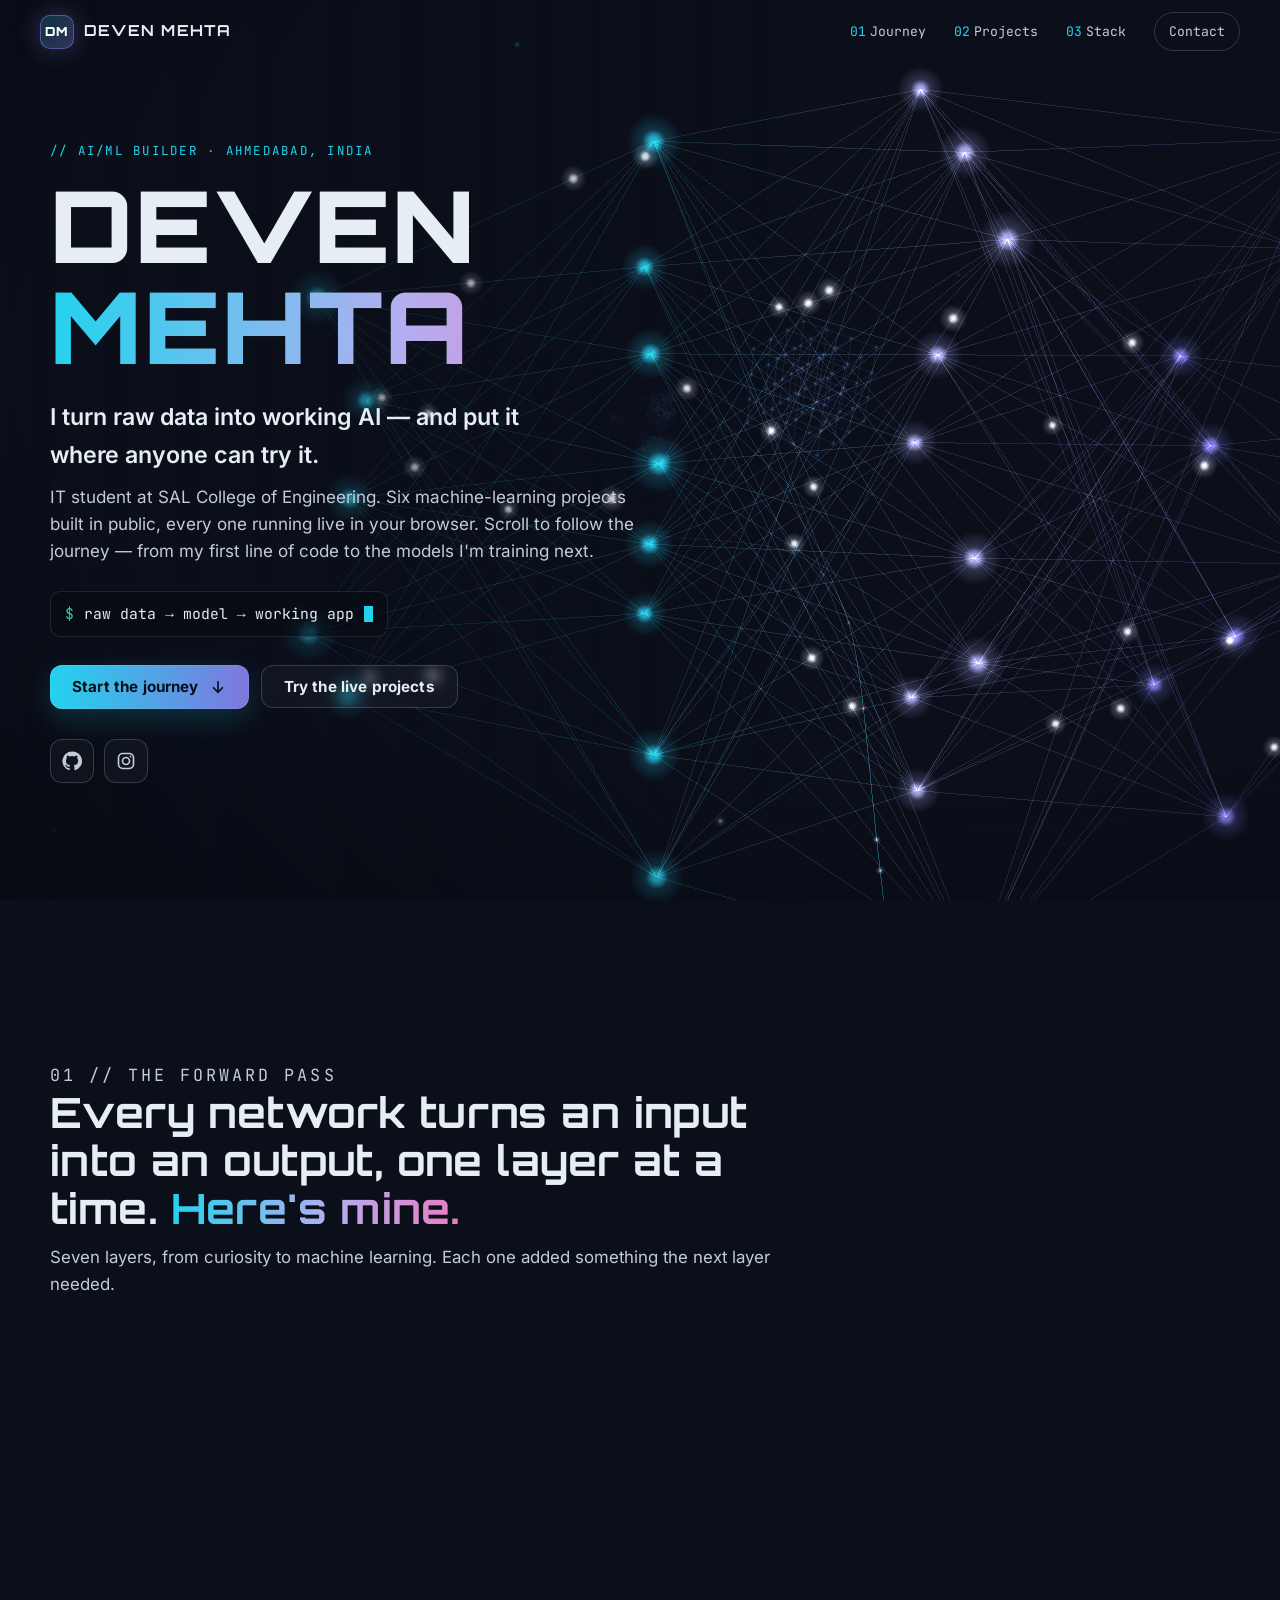
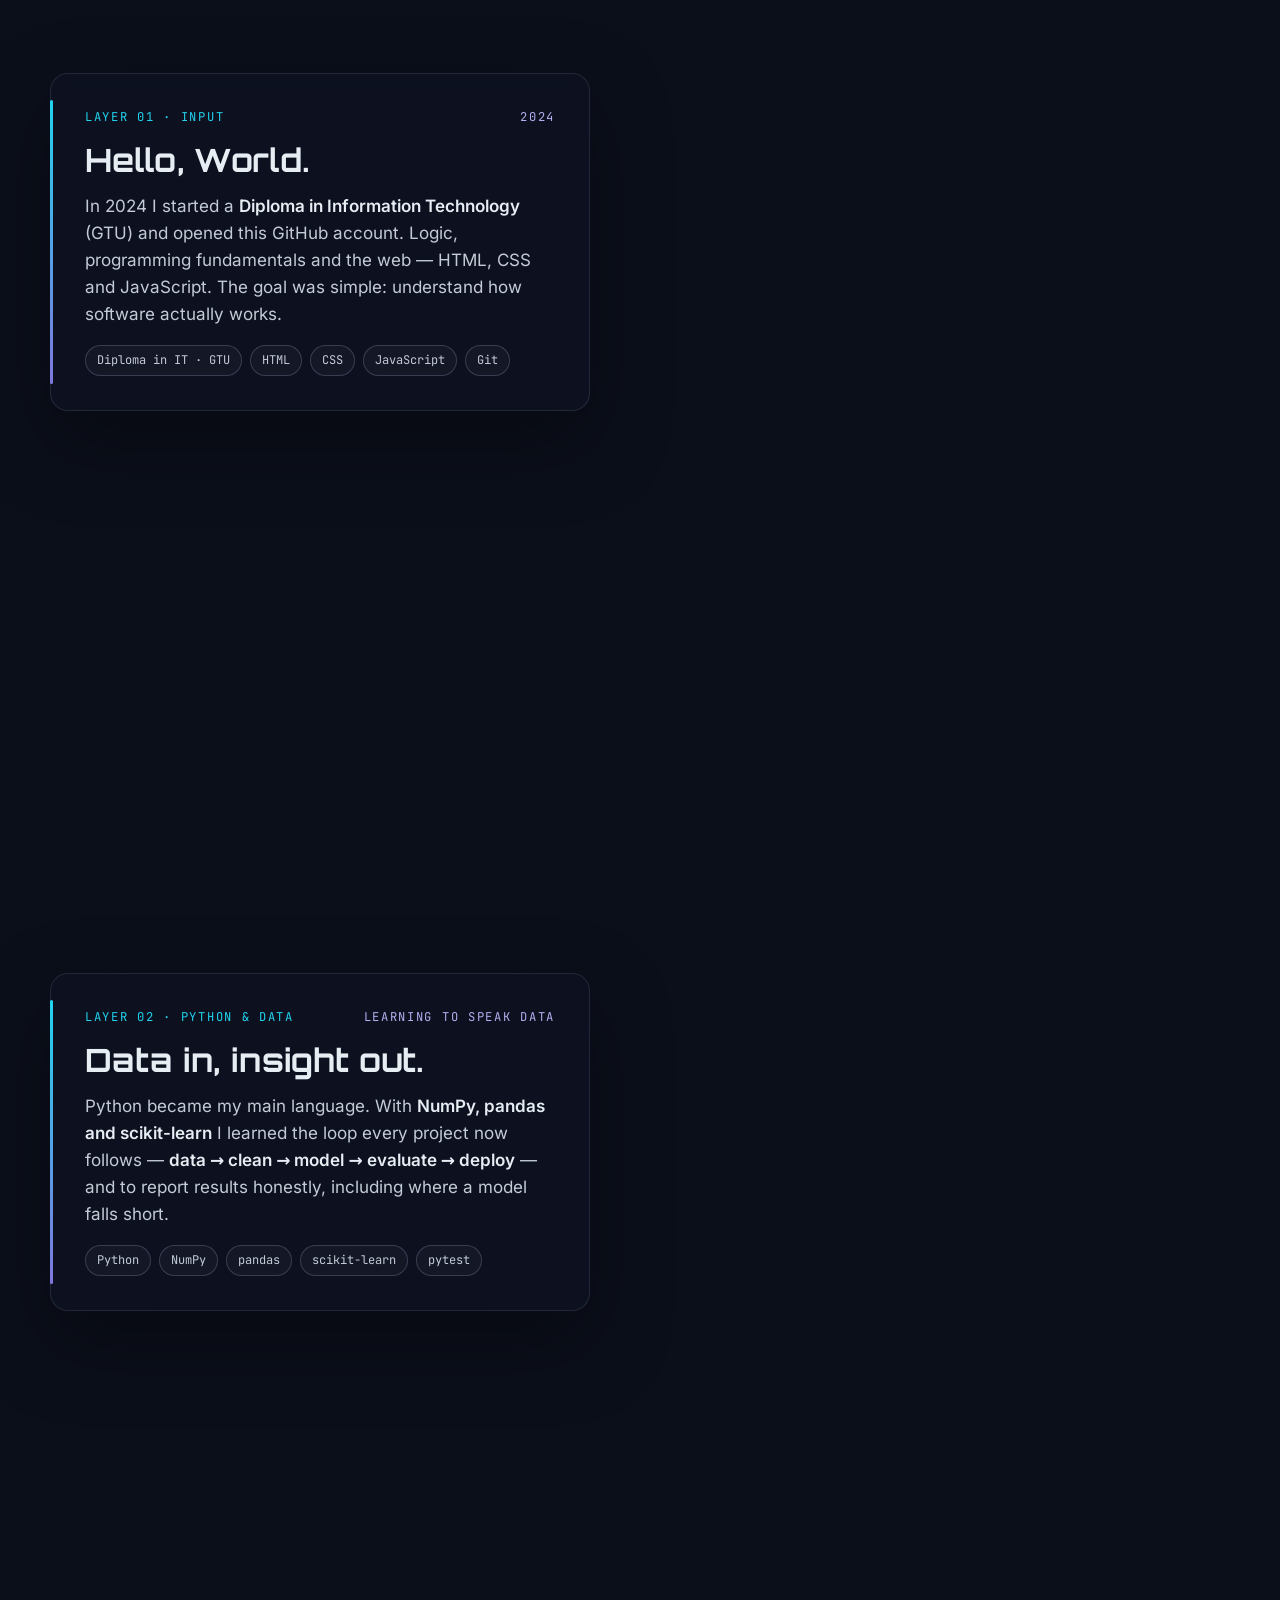
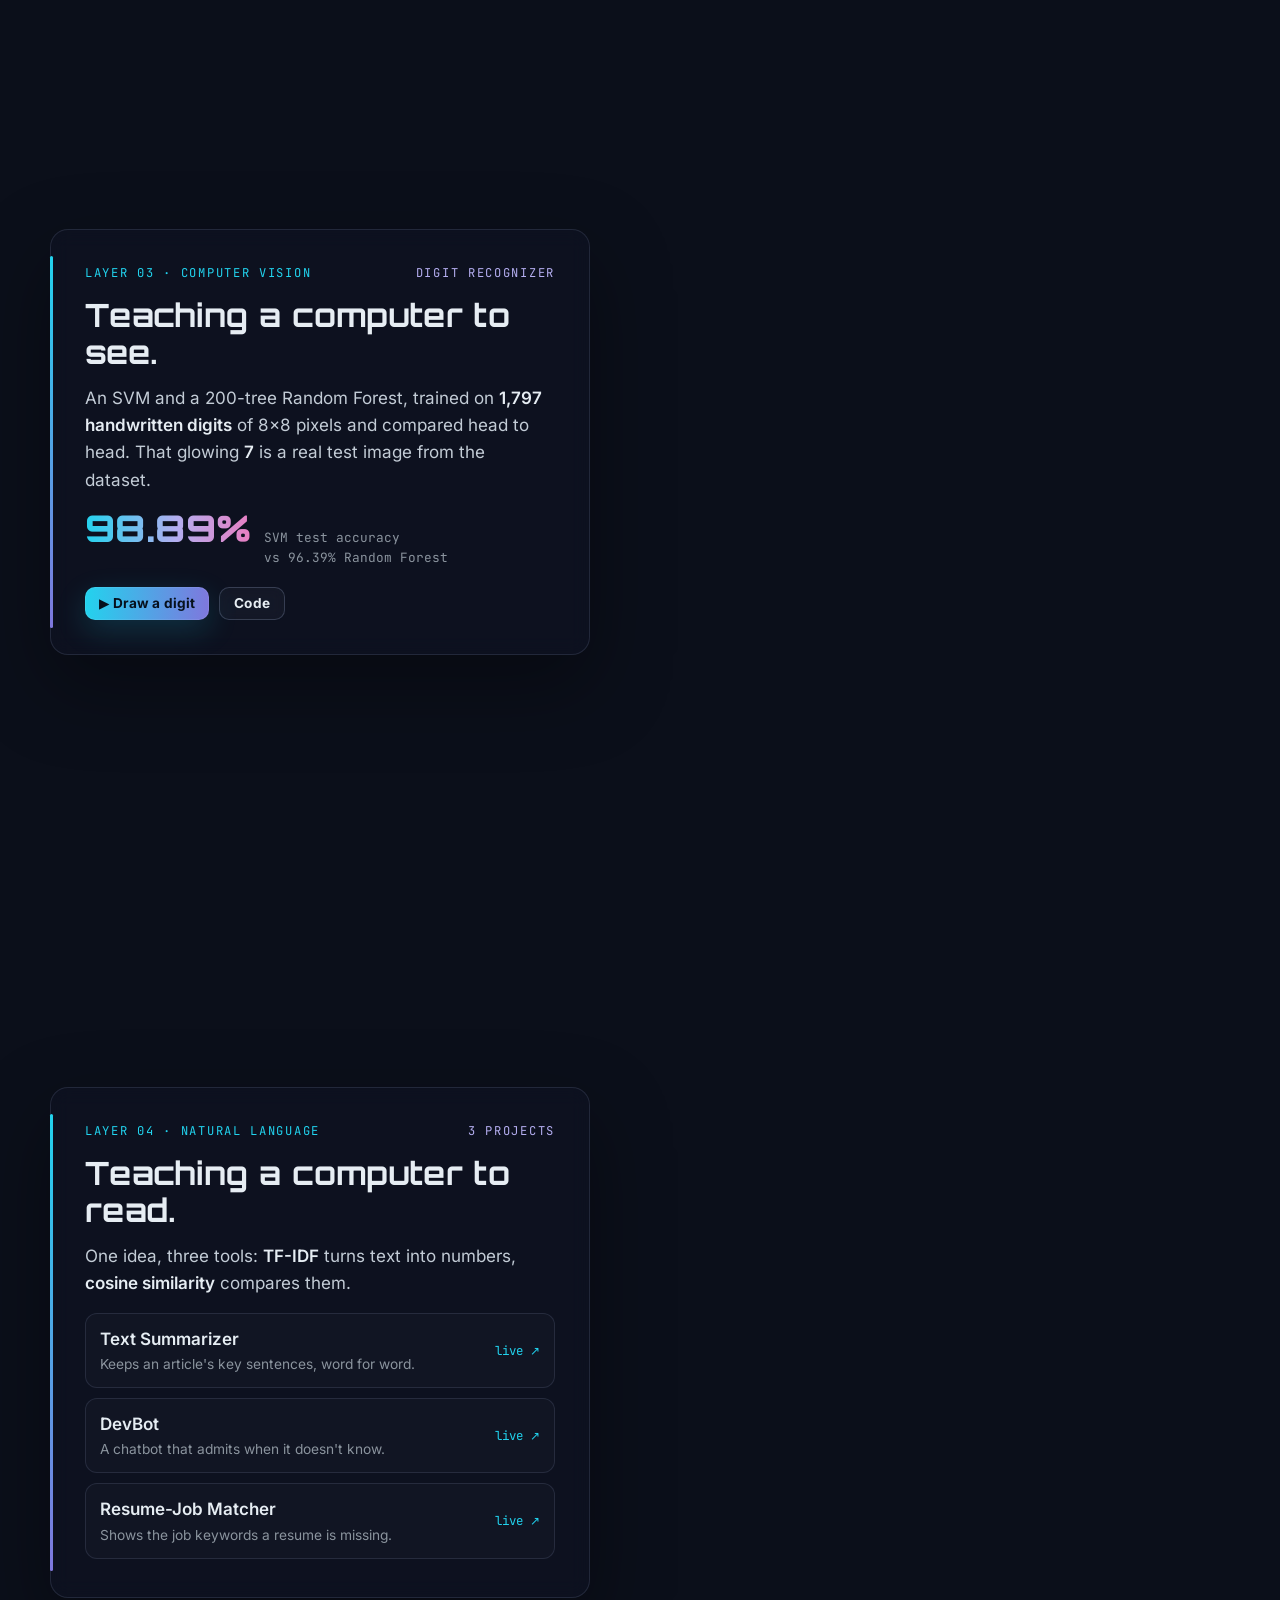
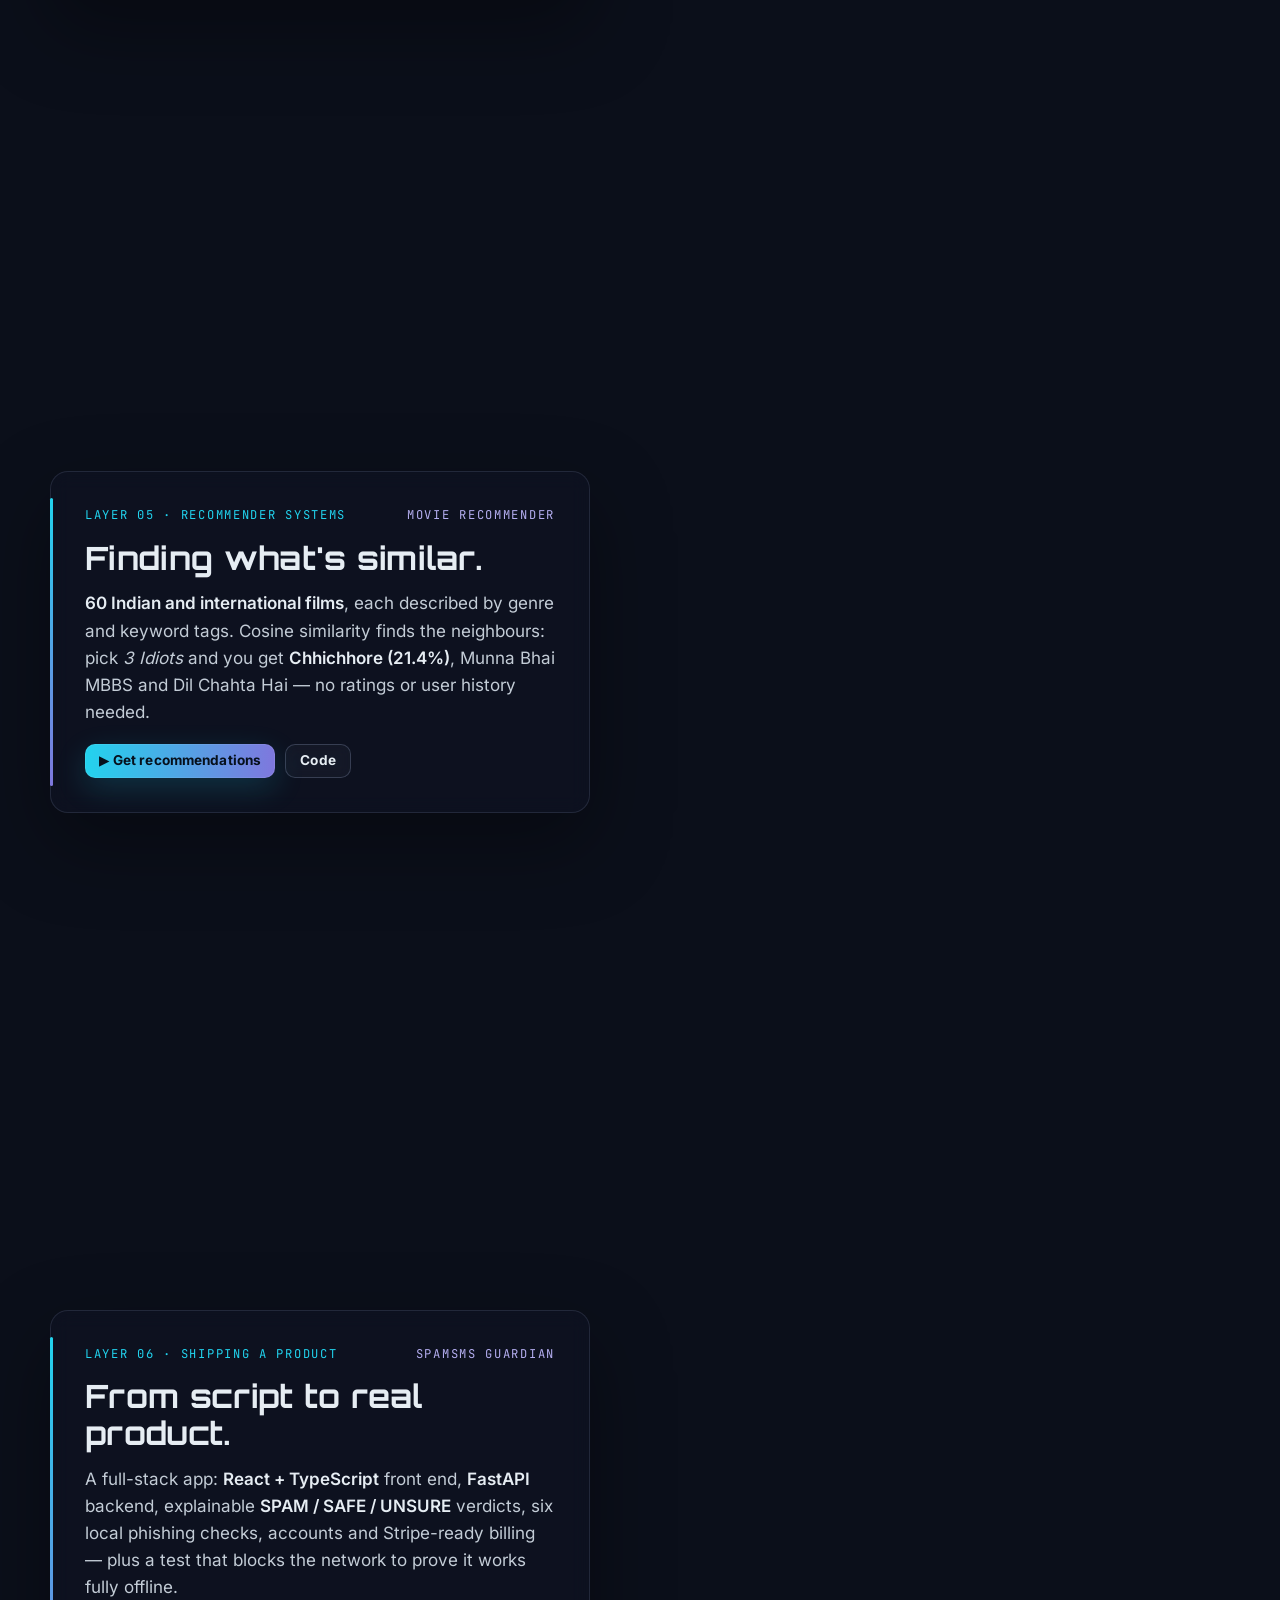
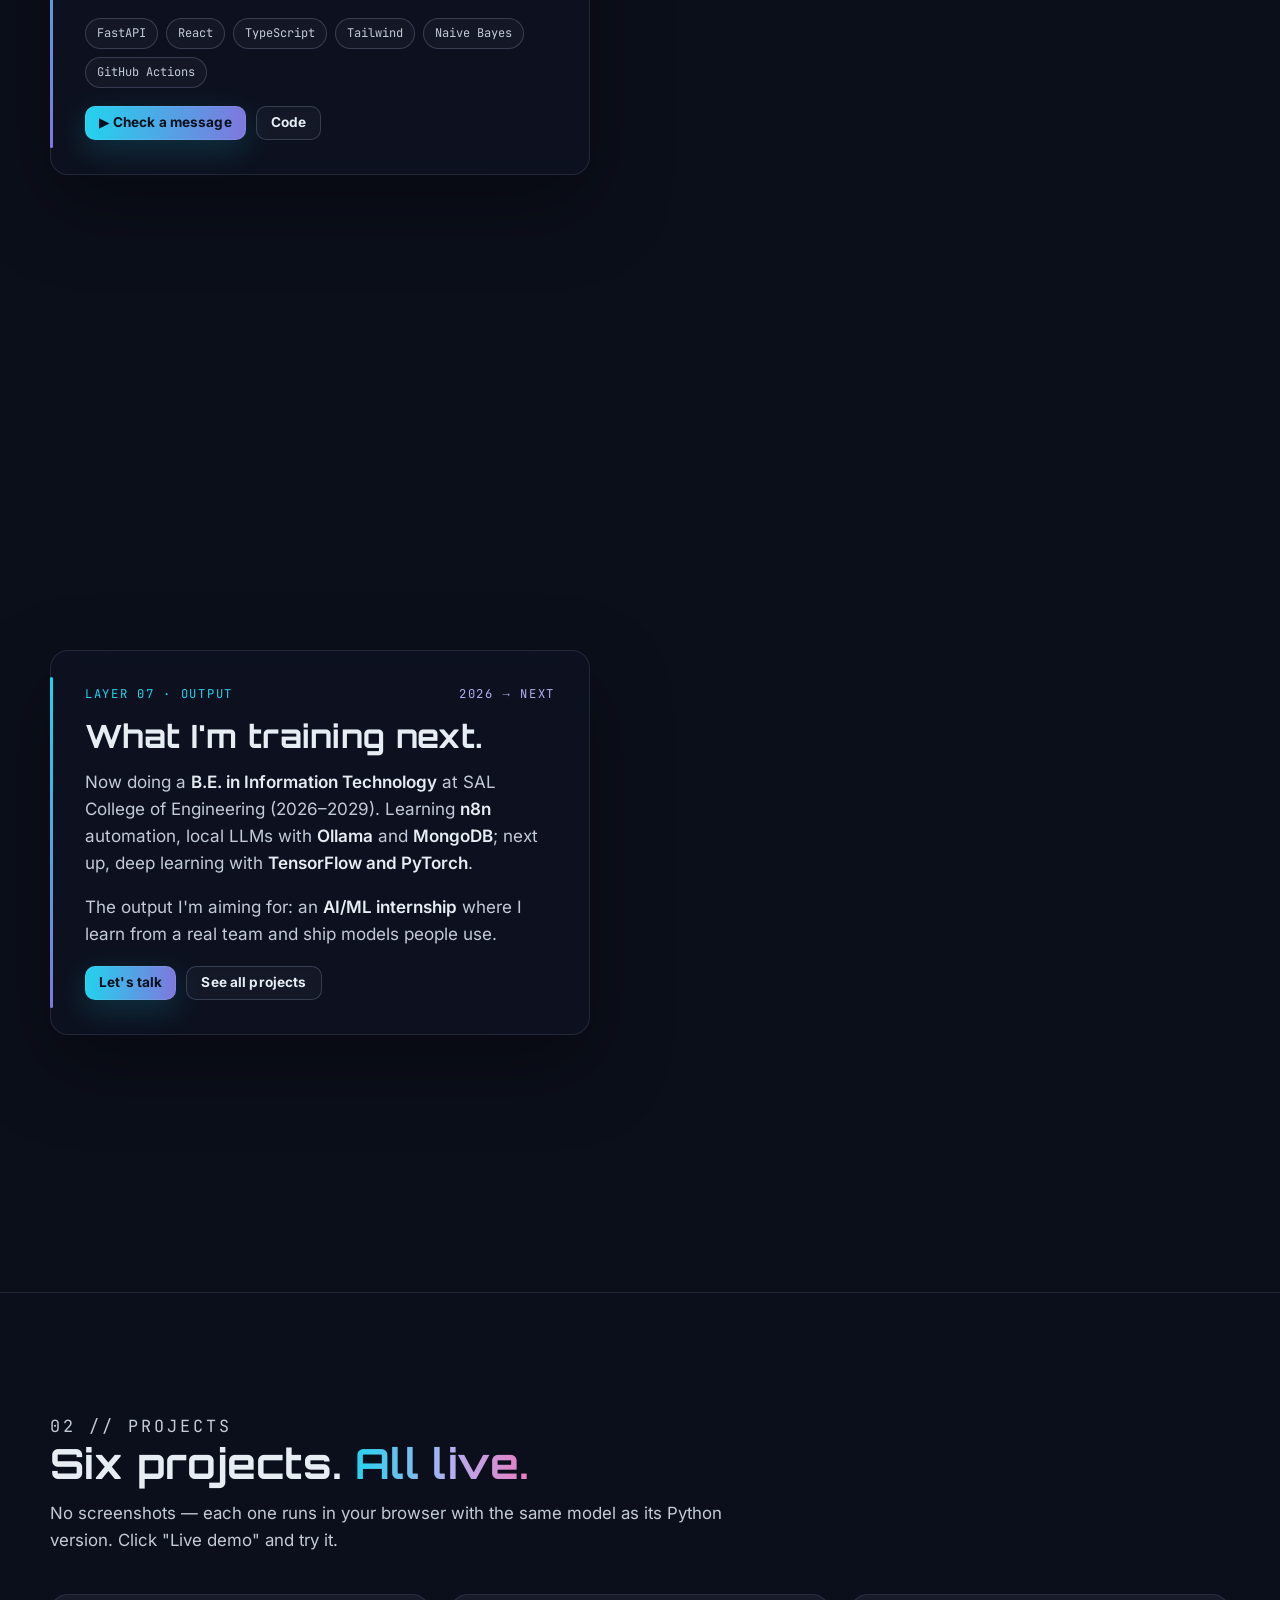
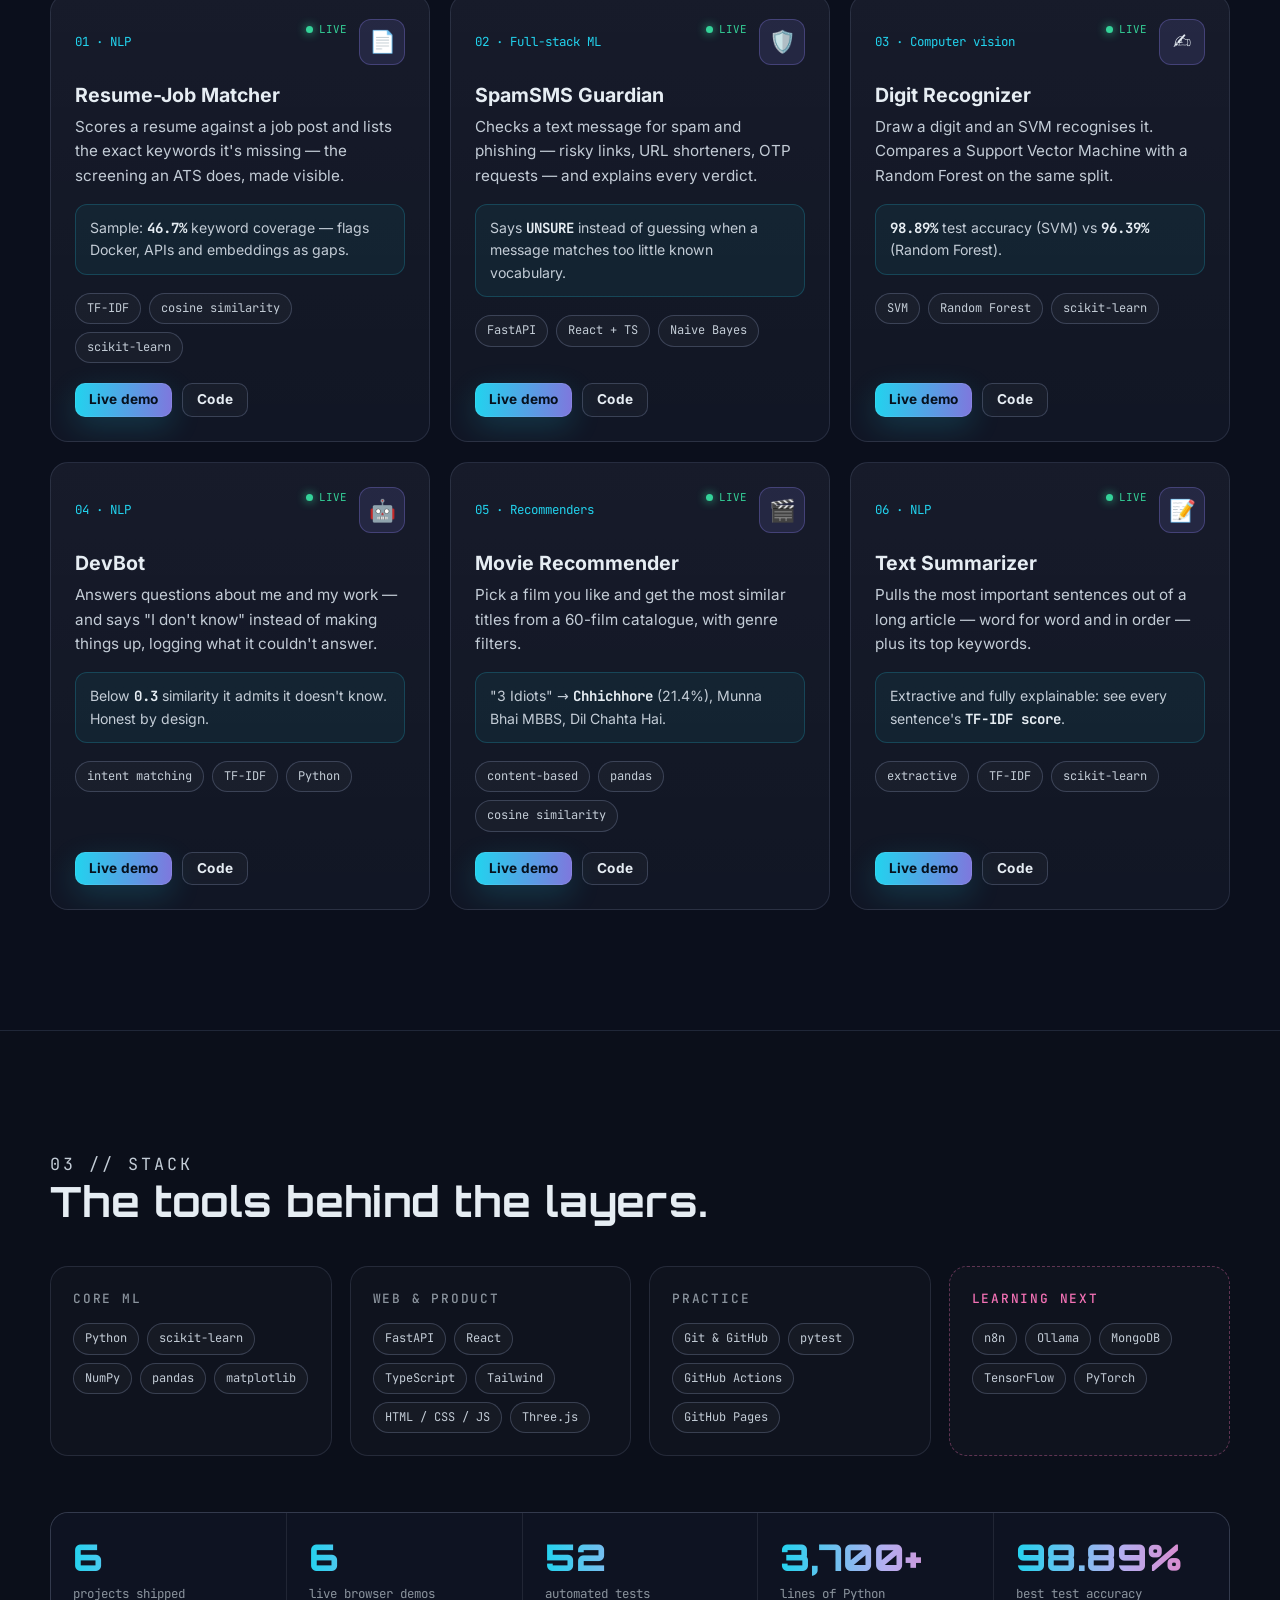
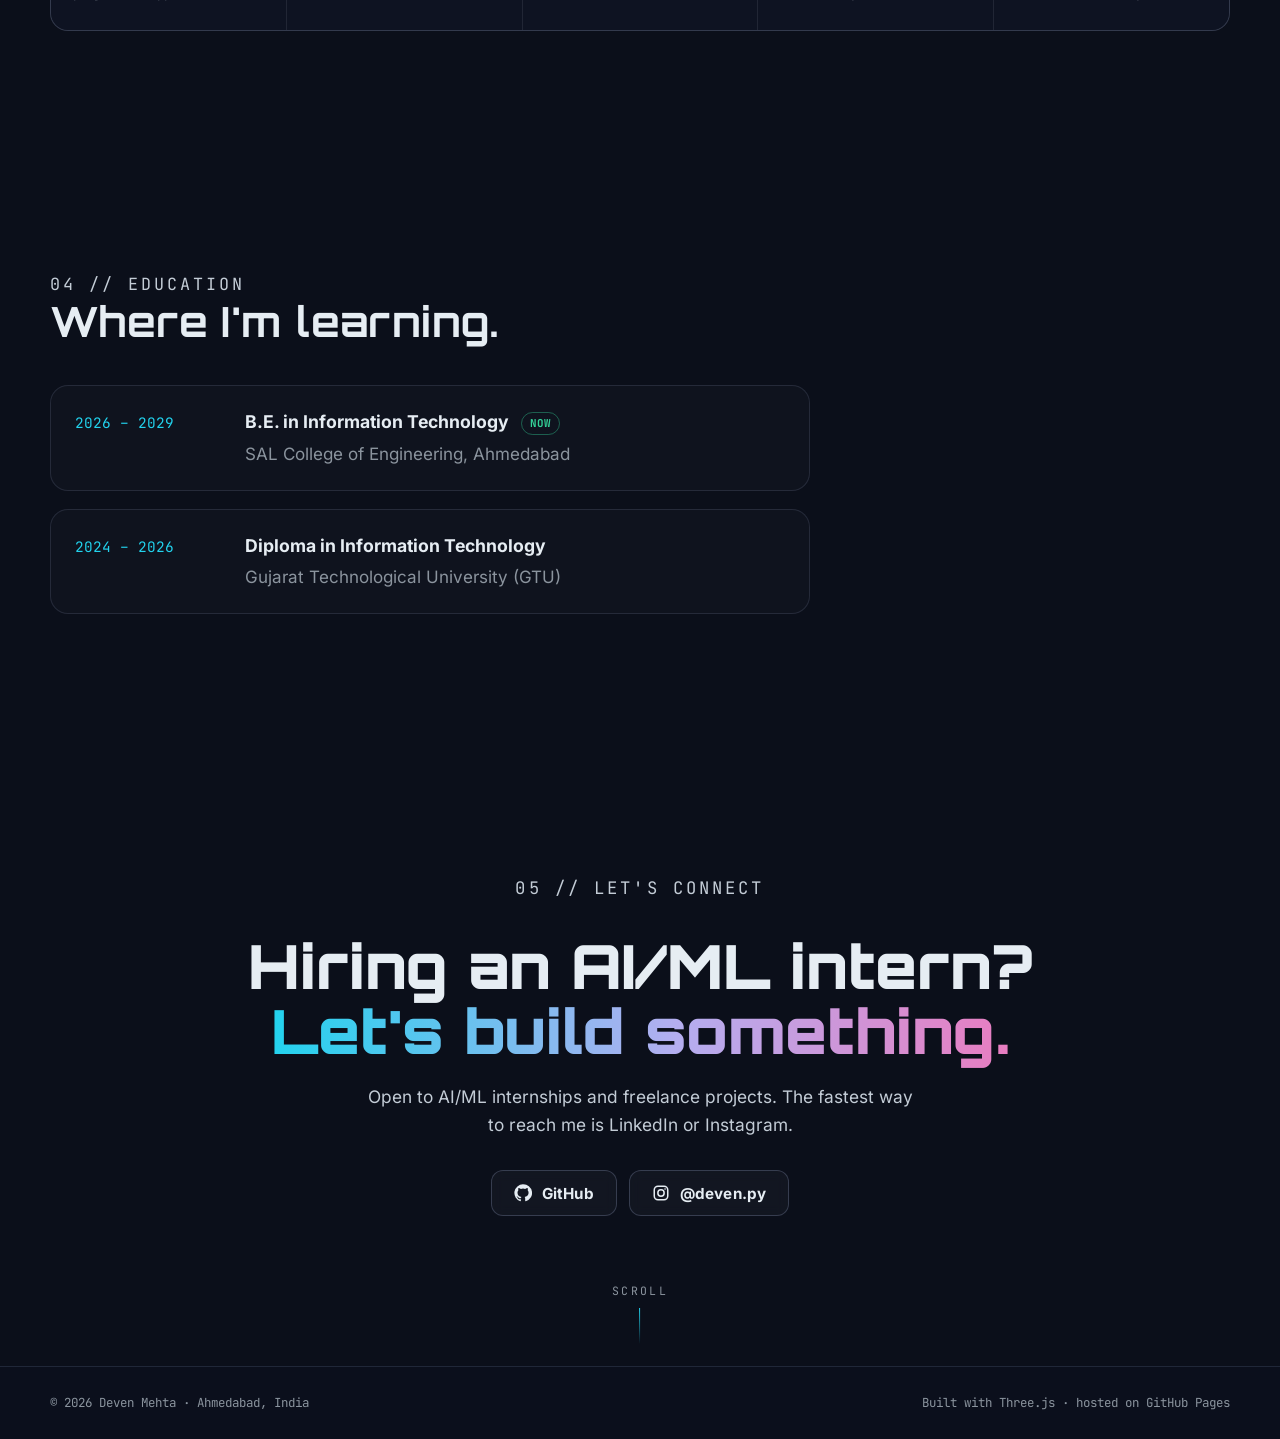
==== commit 77cbd402: "Update Instagram to @deven.py Co-Authored-By: Claude Opus 5.5 <noreply@anthropic.com>" ====
--- a/index.html
+++ b/index.html
@@ -38,7 +38,7 @@
     "address": { "@type": "PostalAddress", "addressLocality": "Ahmedabad", "addressCountry": "IN" },
     "alumniOf": "SAL College of Engineering",
     "knowsAbout": ["Machine Learning", "Natural Language Processing", "Computer Vision", "Python", "scikit-learn", "FastAPI", "React"],
-    "sameAs": ["https://github.com/mehtadeven", "https://instagram.com/dev.builds"]
+    "sameAs": ["https://github.com/mehtadeven", "https://instagram.com/deven.py"]
   }
   </script>
 </head>
@@ -98,7 +98,7 @@
             <a class="icon-link" href="" data-profile="linkedin" aria-label="LinkedIn" title="LinkedIn" hidden>
               <svg viewBox="0 0 24 24" fill="currentColor" aria-hidden="true"><path d="M20.45 20.45h-3.56v-5.57c0-1.33-.02-3.04-1.85-3.04-1.86 0-2.14 1.45-2.14 2.94v5.67H9.34V9h3.42v1.56h.05c.48-.9 1.64-1.85 3.37-1.85 3.6 0 4.27 2.37 4.27 5.46v6.28ZM5.34 7.43a2.06 2.06 0 1 1 0-4.13 2.06 2.06 0 0 1 0 4.13ZM7.12 20.45H3.56V9h3.56v11.45ZM22.22 0H1.77C.79 0 0 .77 0 1.73v20.54C0 23.23.79 24 1.77 24h20.45c.98 0 1.78-.77 1.78-1.73V1.73C24 .77 23.2 0 22.22 0Z"/></svg>
             </a>
-            <a class="icon-link" href="https://instagram.com/dev.builds" aria-label="Instagram @dev.builds" title="Instagram @dev.builds">
+            <a class="icon-link" href="https://instagram.com/deven.py" aria-label="Instagram @deven.py" title="Instagram @deven.py">
               <svg viewBox="0 0 24 24" fill="none" stroke="currentColor" stroke-width="2" aria-hidden="true"><rect x="3" y="3" width="18" height="18" rx="5"/><circle cx="12" cy="12" r="4.2"/><circle cx="17.4" cy="6.6" r="1.1" fill="currentColor" stroke="none"/></svg>
             </a>
             <a class="icon-link" href="" data-profile="email" aria-label="Email" title="Email" hidden>
@@ -367,9 +367,9 @@
             <svg viewBox="0 0 24 24" fill="currentColor" aria-hidden="true"><path d="M12 .5a11.5 11.5 0 0 0-3.64 22.41c.58.1.79-.25.79-.56v-2c-3.2.7-3.88-1.37-3.88-1.37-.52-1.33-1.28-1.69-1.28-1.69-1.05-.72.08-.7.08-.7 1.16.08 1.77 1.19 1.77 1.19 1.03 1.77 2.7 1.26 3.36.96.1-.75.4-1.26.73-1.55-2.55-.29-5.24-1.28-5.24-5.69 0-1.26.45-2.29 1.19-3.1-.12-.29-.52-1.46.11-3.05 0 0 .97-.31 3.17 1.18a11 11 0 0 1 5.77 0c2.2-1.49 3.17-1.18 3.17-1.18.63 1.59.23 2.76.11 3.05.74.81 1.19 1.84 1.19 3.1 0 4.42-2.69 5.39-5.26 5.68.41.36.78 1.06.78 2.14v3.17c0 .31.21.67.8.56A11.5 11.5 0 0 0 12 .5Z"/></svg>
             GitHub
           </a>
-          <a class="btn ghost" href="https://instagram.com/dev.builds">
+          <a class="btn ghost" href="https://instagram.com/deven.py">
             <svg viewBox="0 0 24 24" fill="none" stroke="currentColor" stroke-width="2" aria-hidden="true"><rect x="3" y="3" width="18" height="18" rx="5"/><circle cx="12" cy="12" r="4.2"/><circle cx="17.4" cy="6.6" r="1.1" fill="currentColor" stroke="none"/></svg>
-            @dev.builds
+            @deven.py
           </a>
           <a class="btn ghost" href="" data-profile="email" hidden>
             <svg viewBox="0 0 24 24" fill="none" stroke="currentColor" stroke-width="2" aria-hidden="true"><rect x="3" y="5" width="18" height="14" rx="2.5"/><path d="m4 7 8 6 8-6"/></svg>
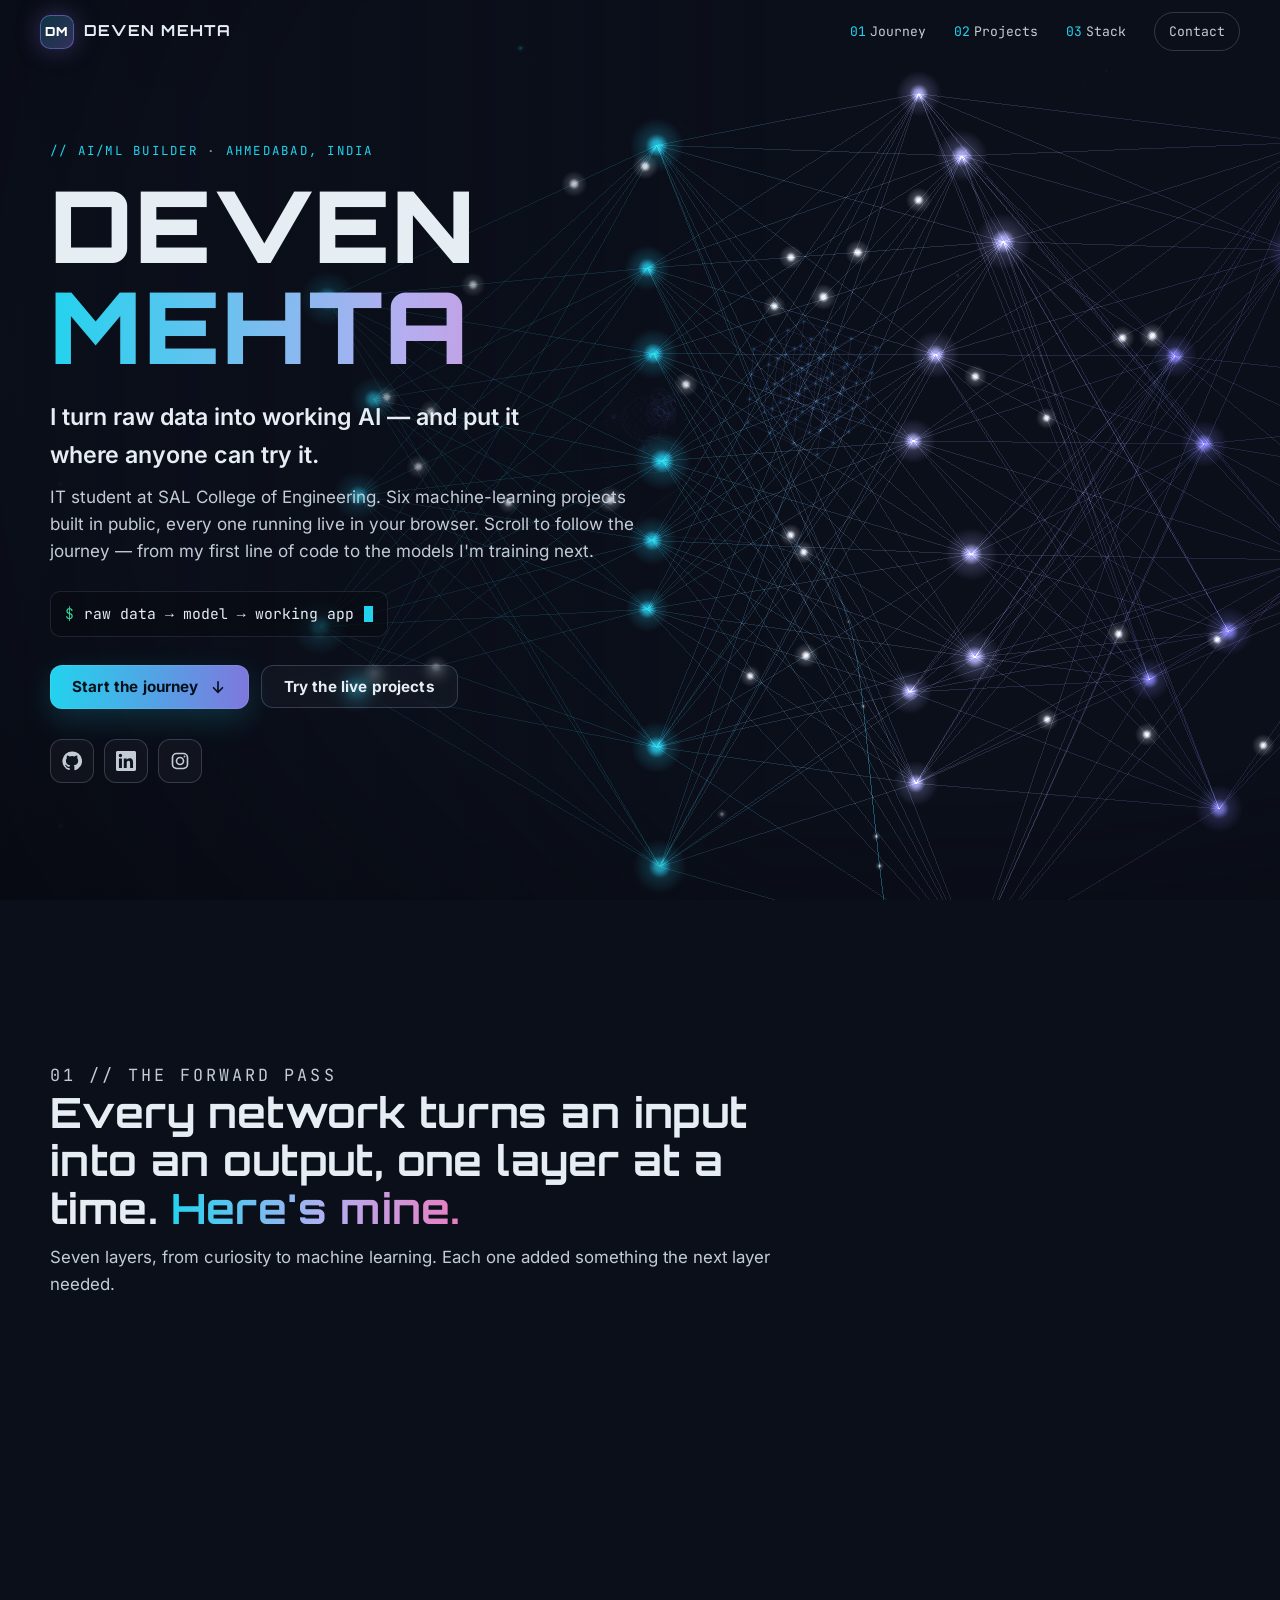
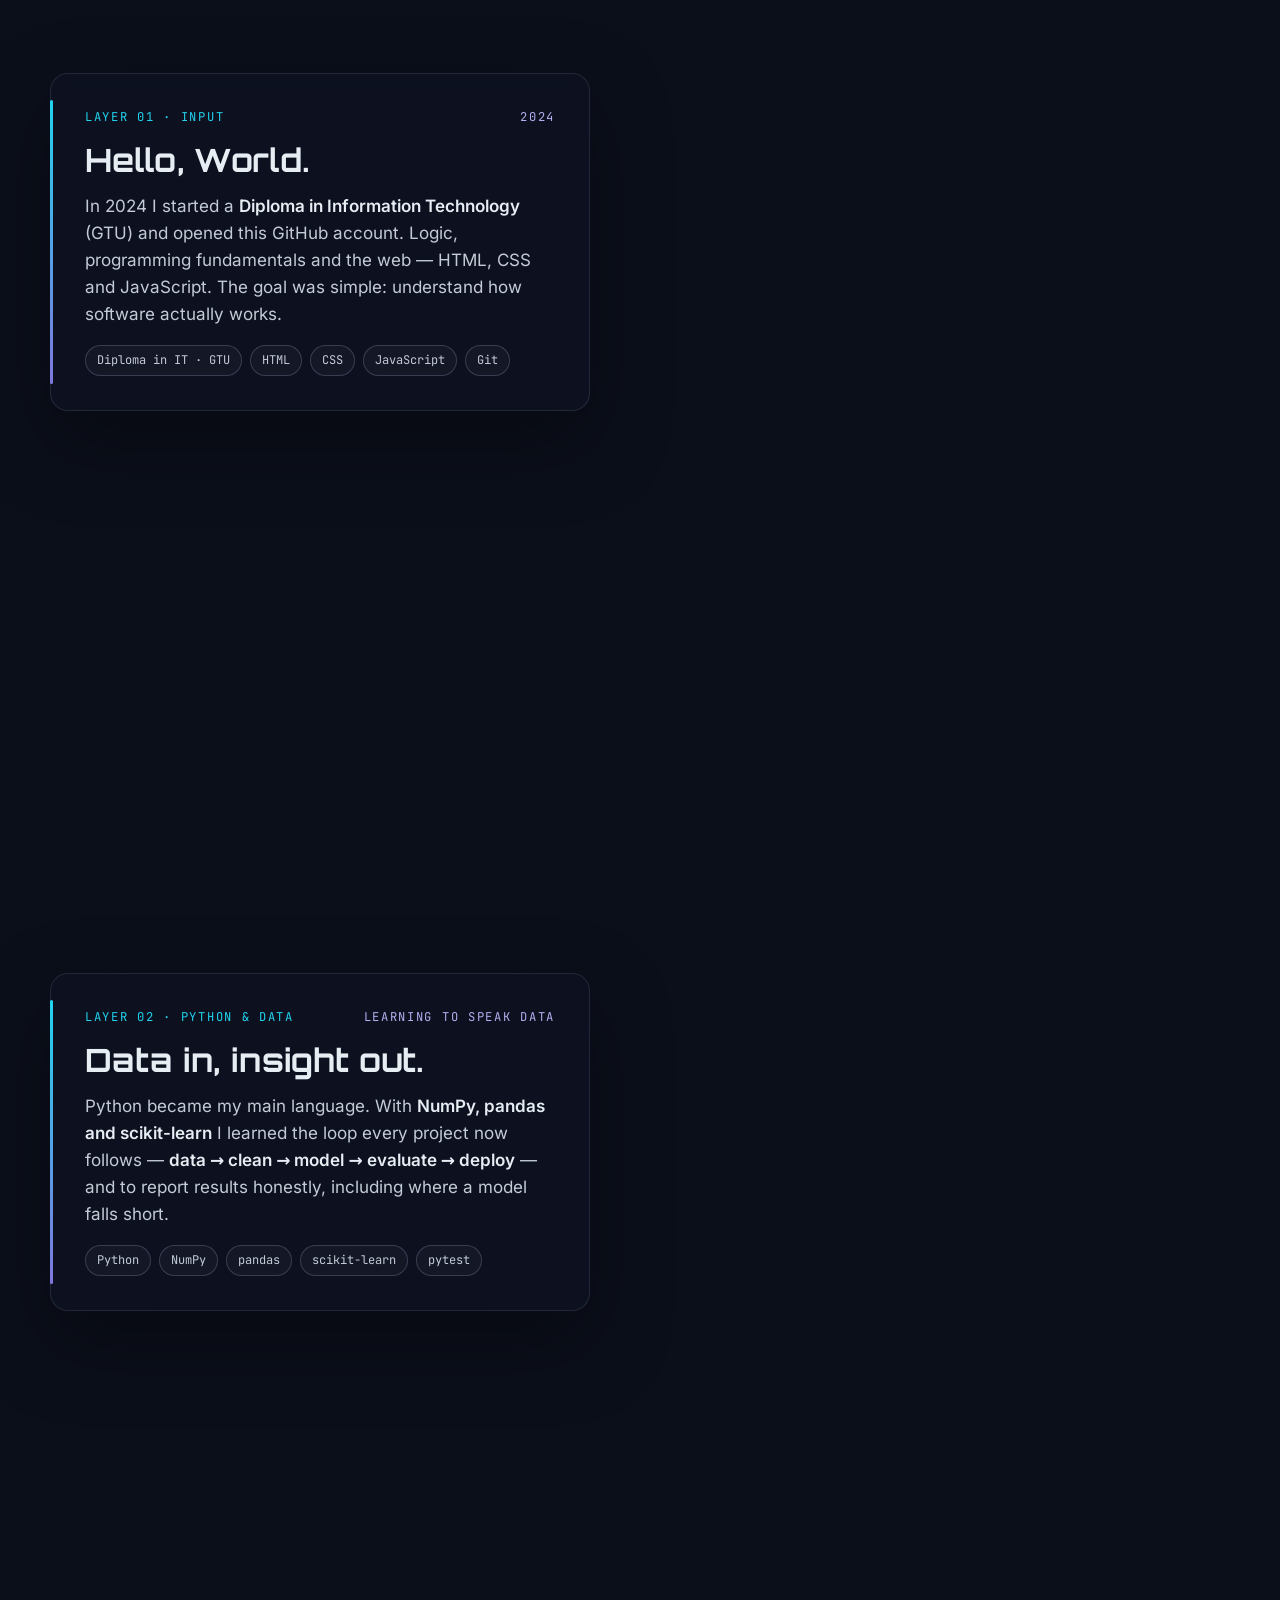
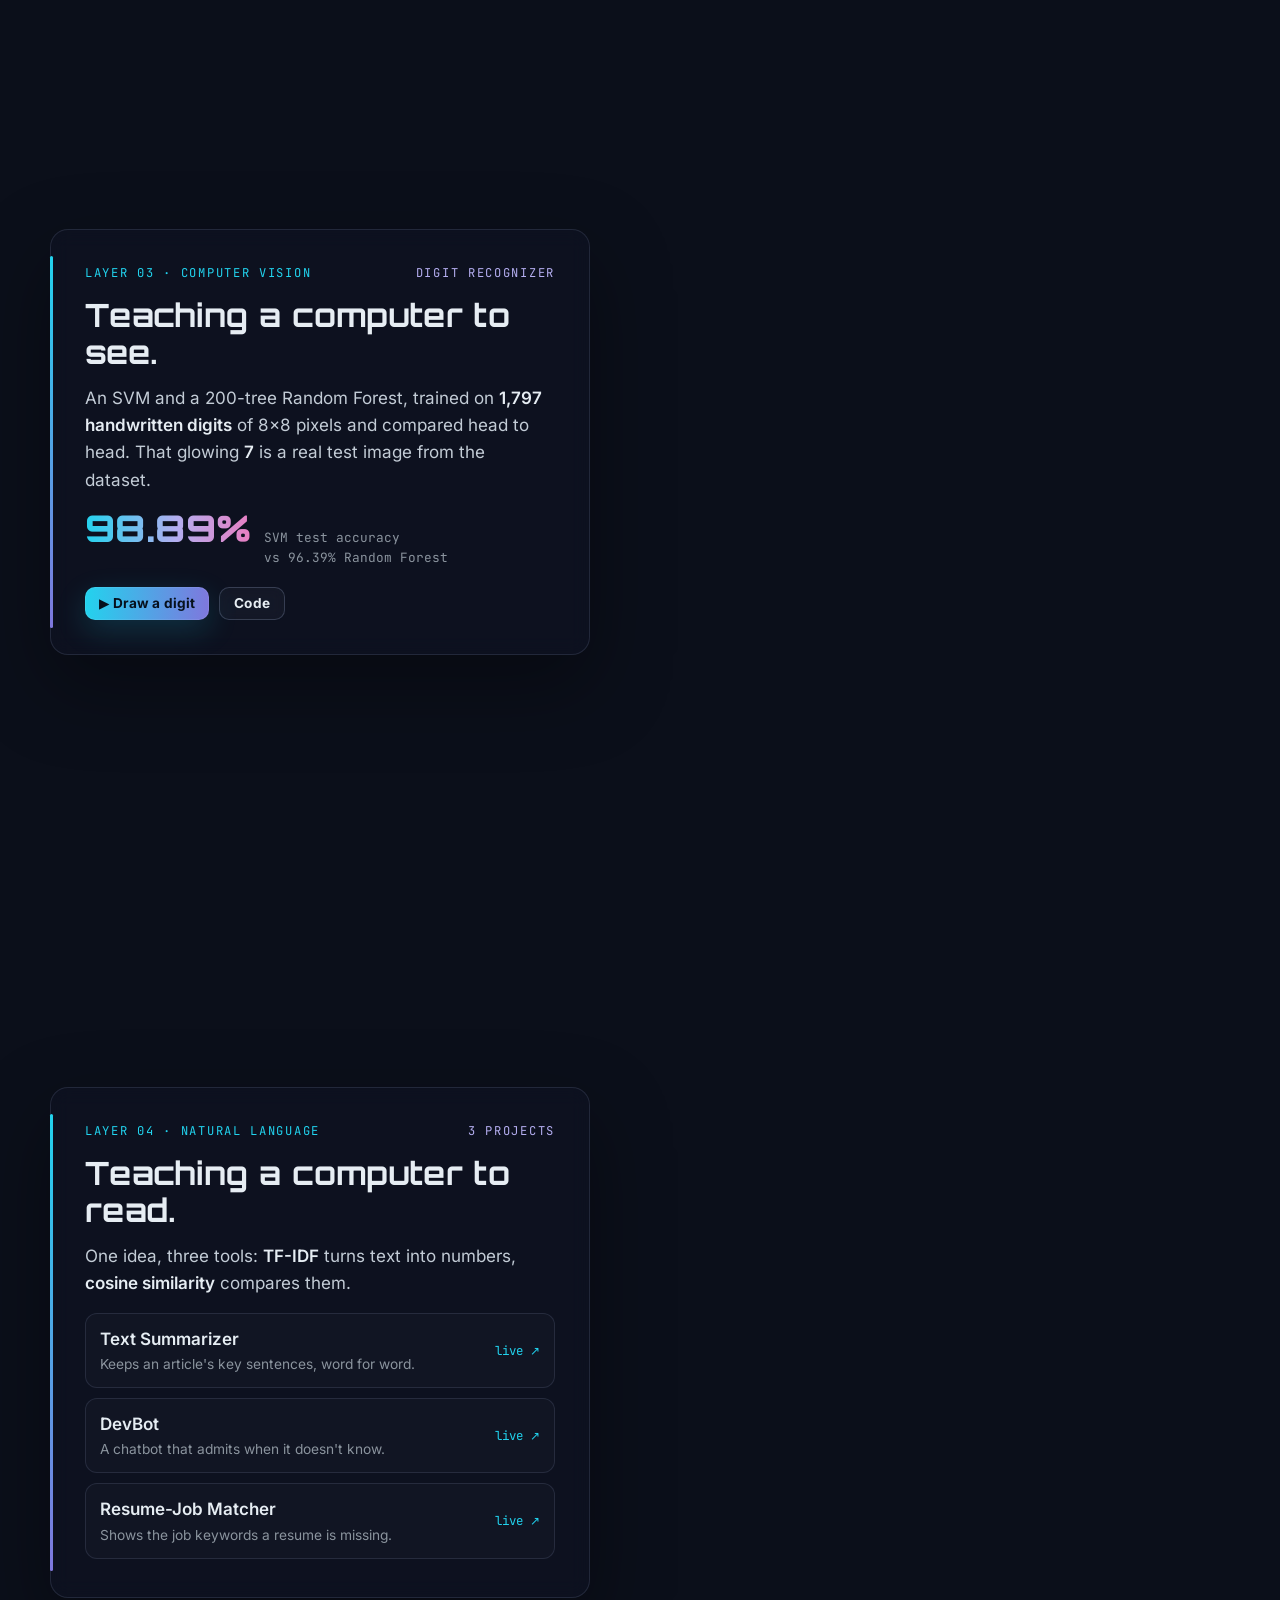
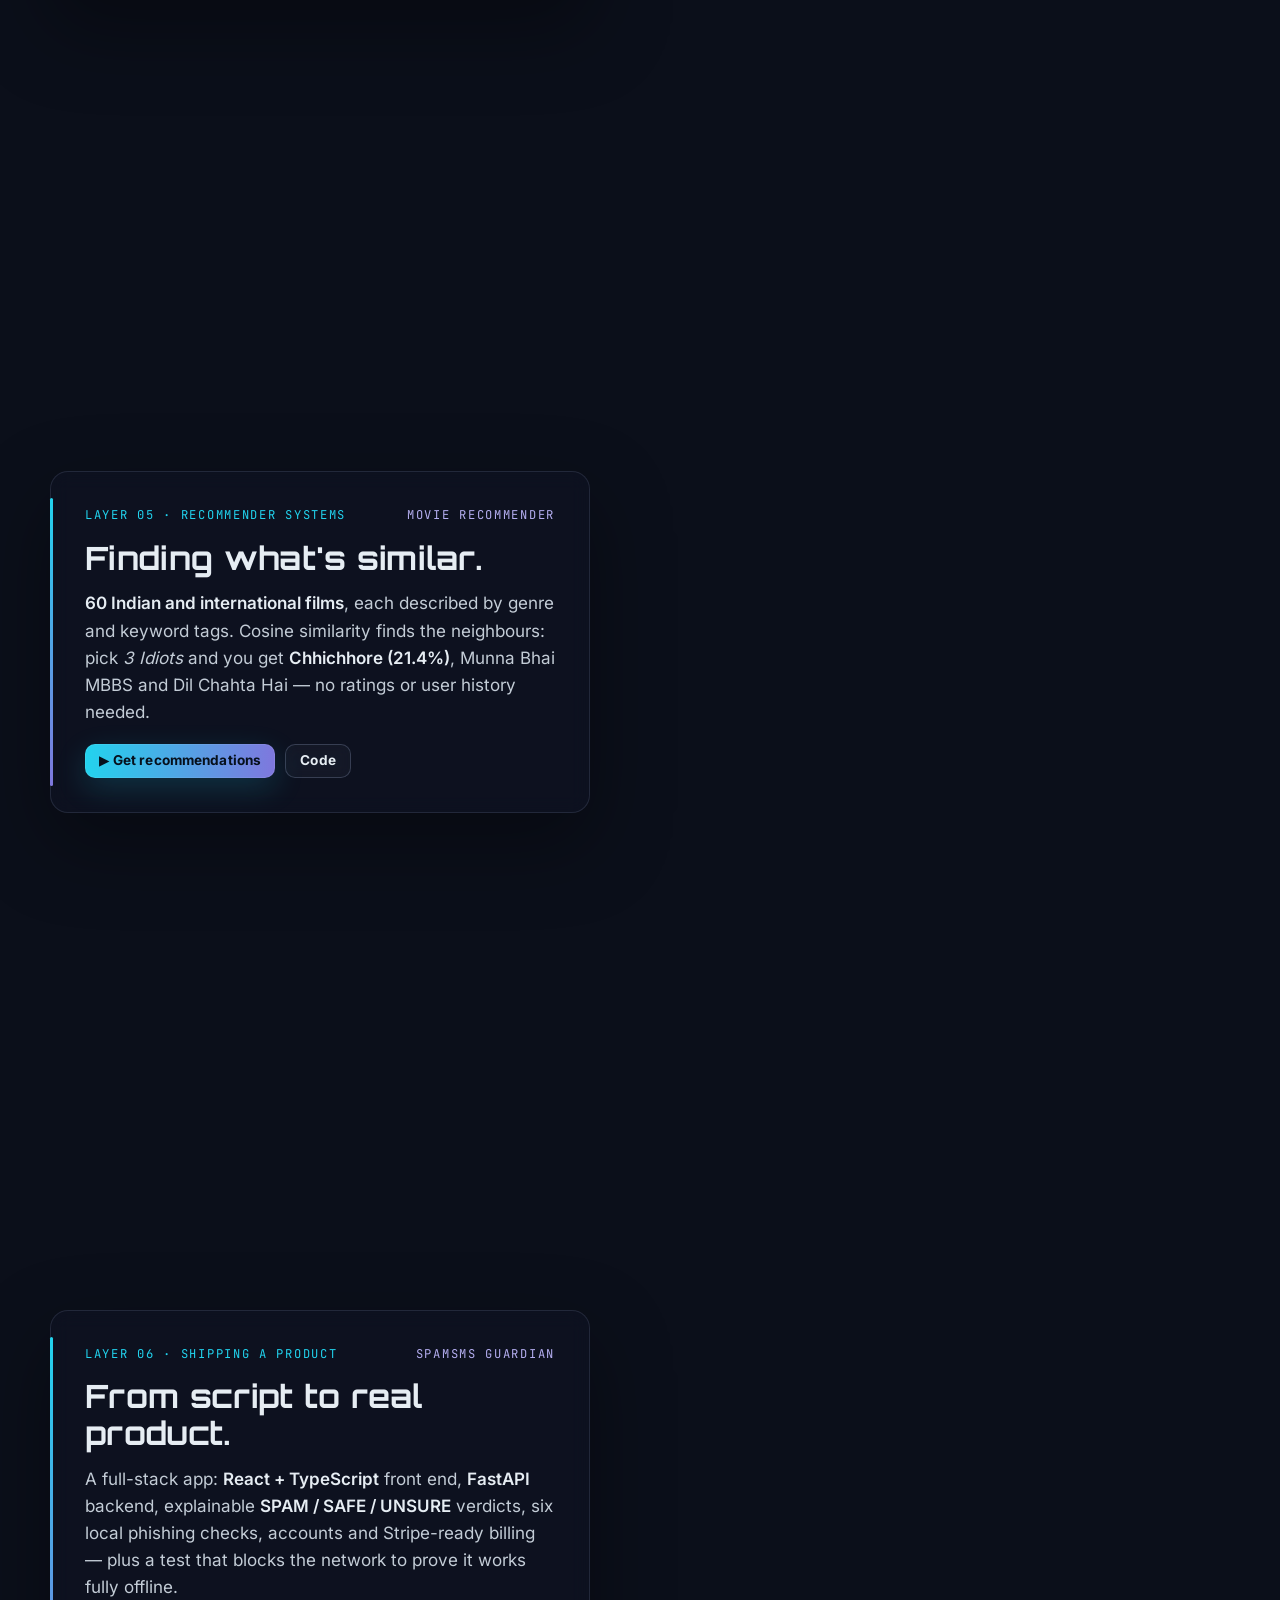
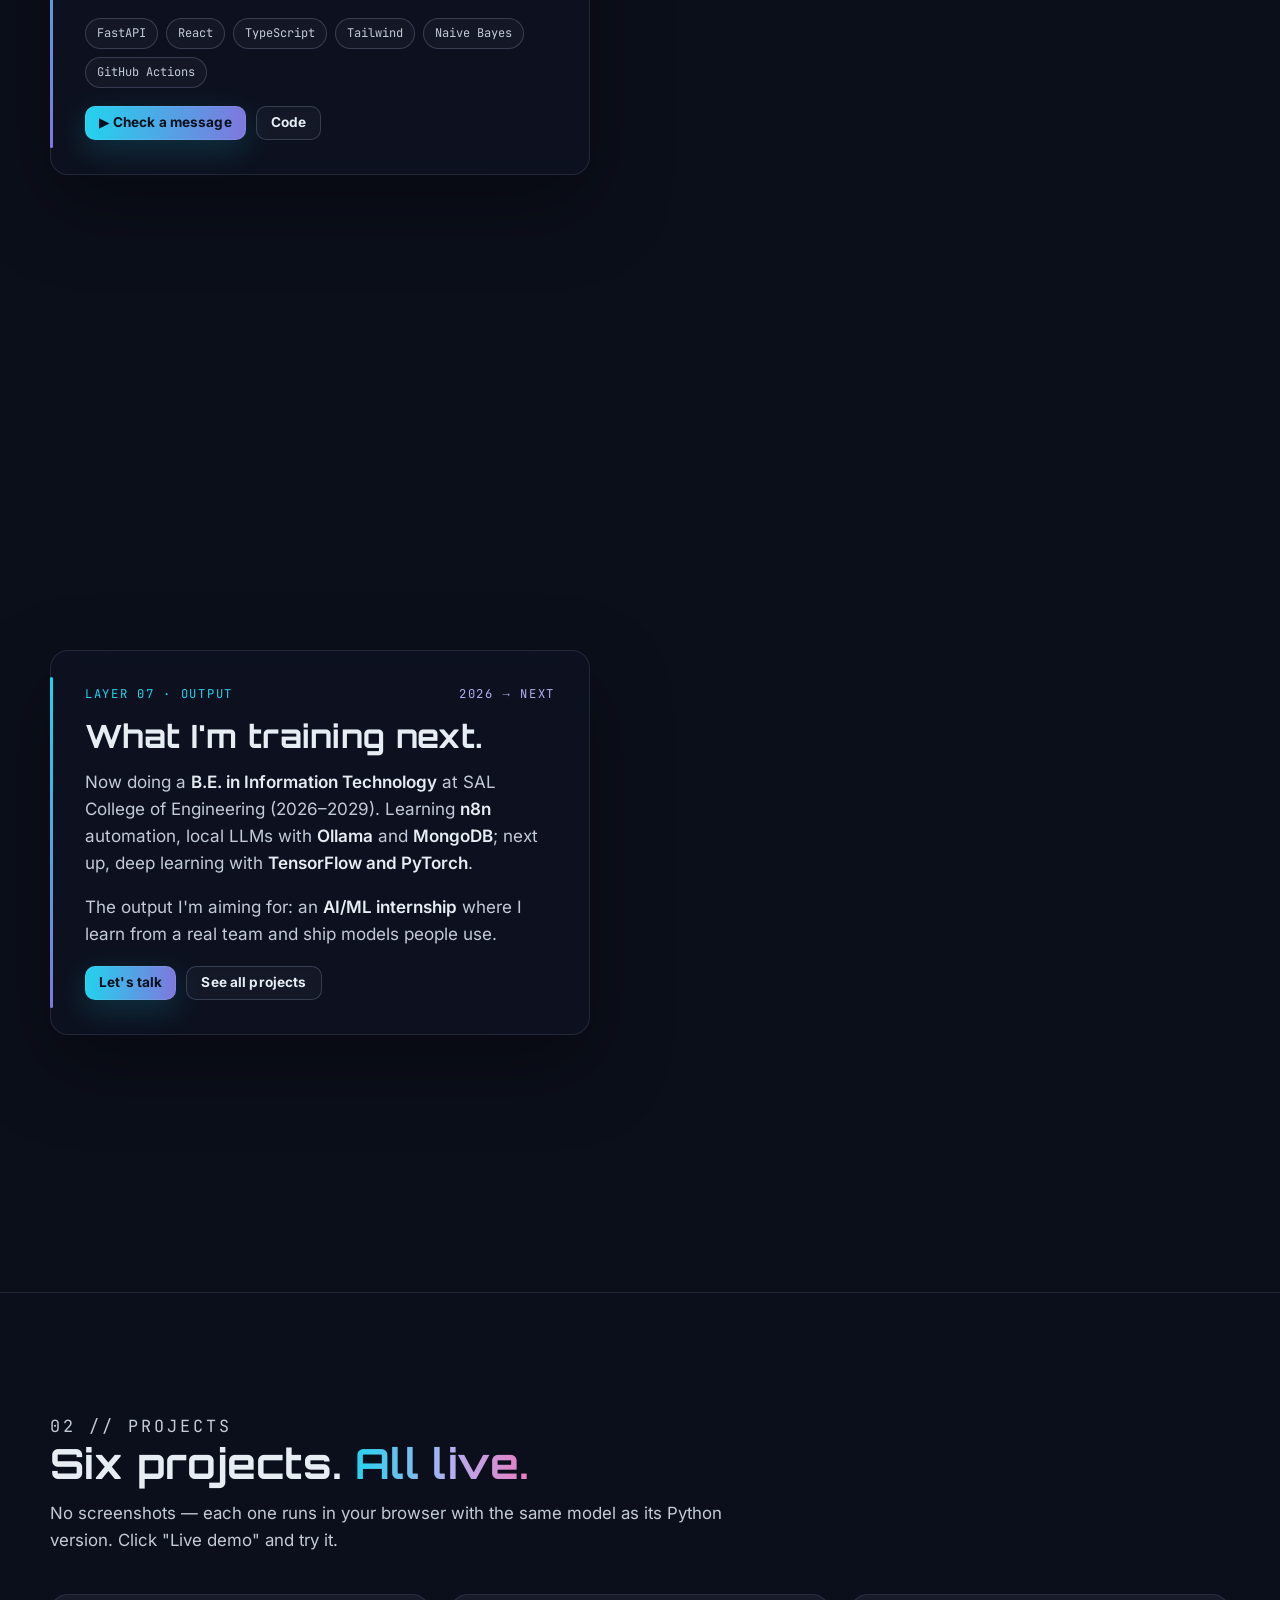
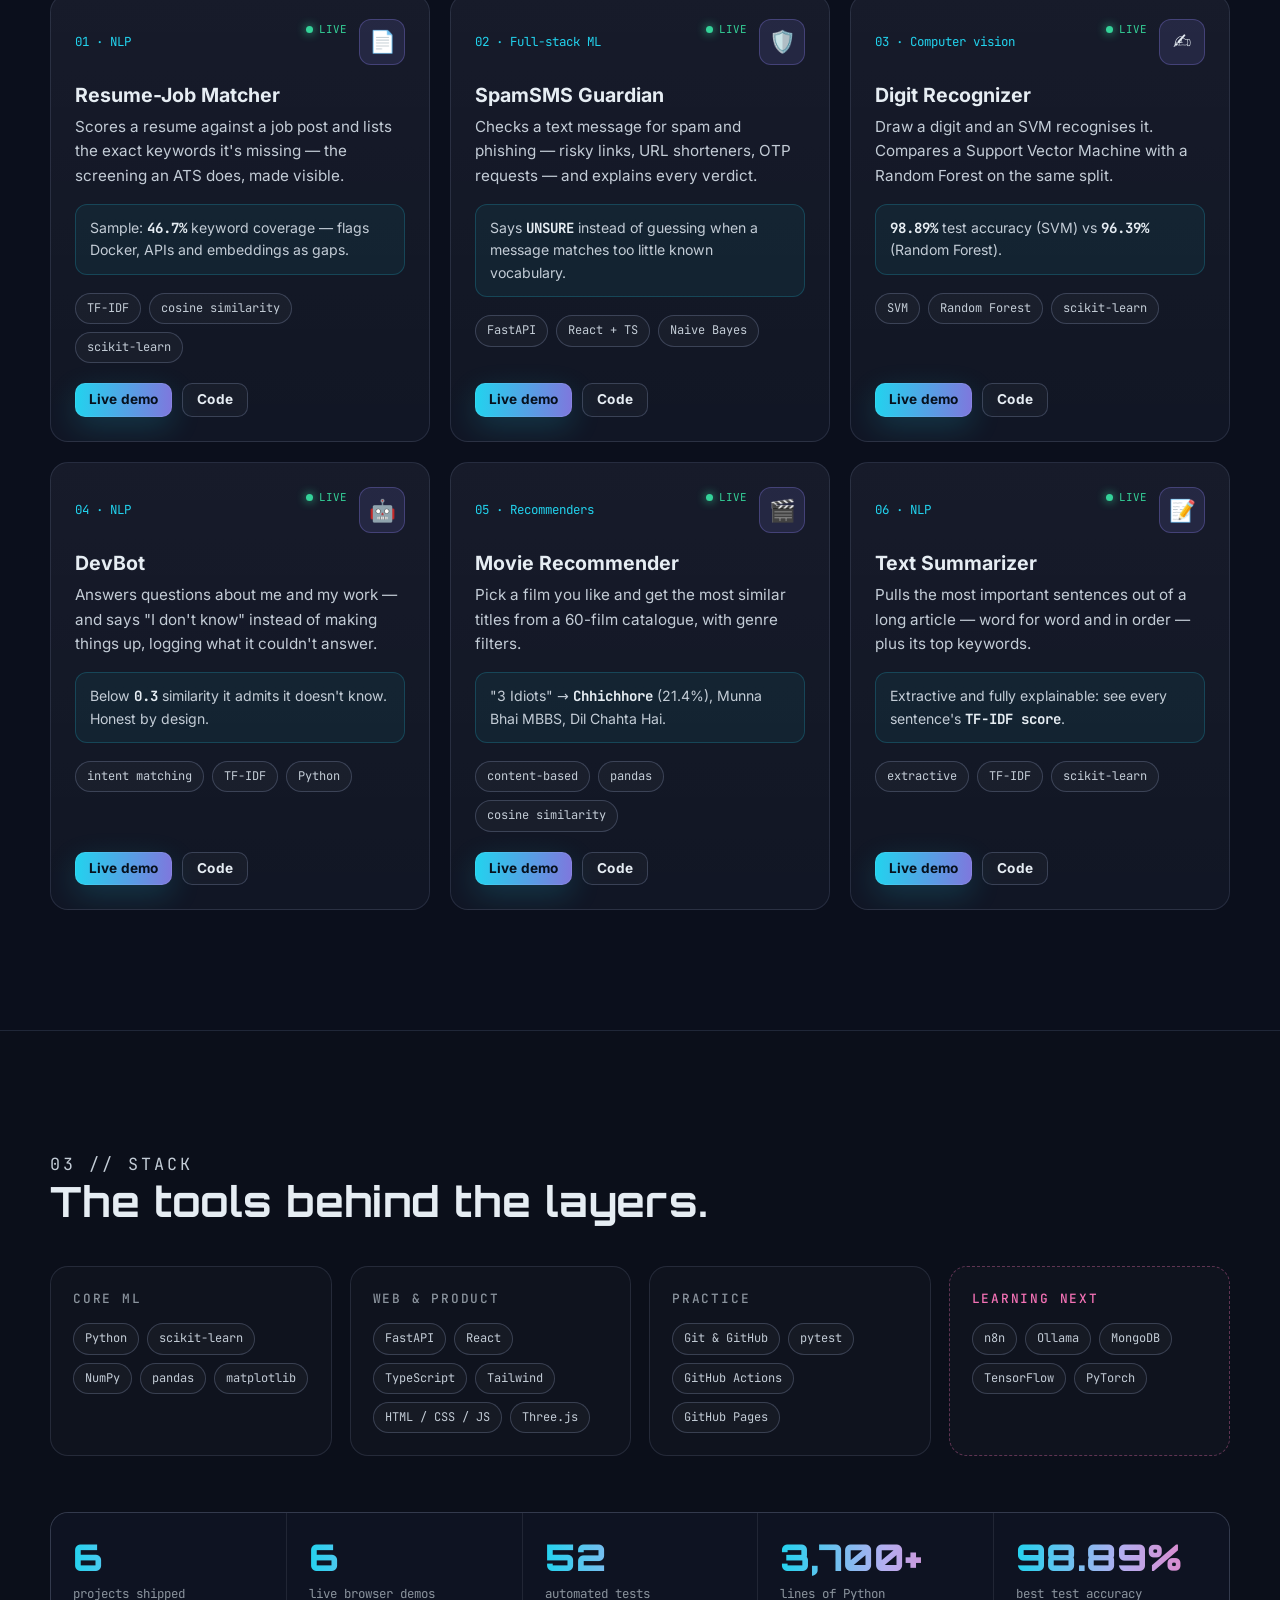
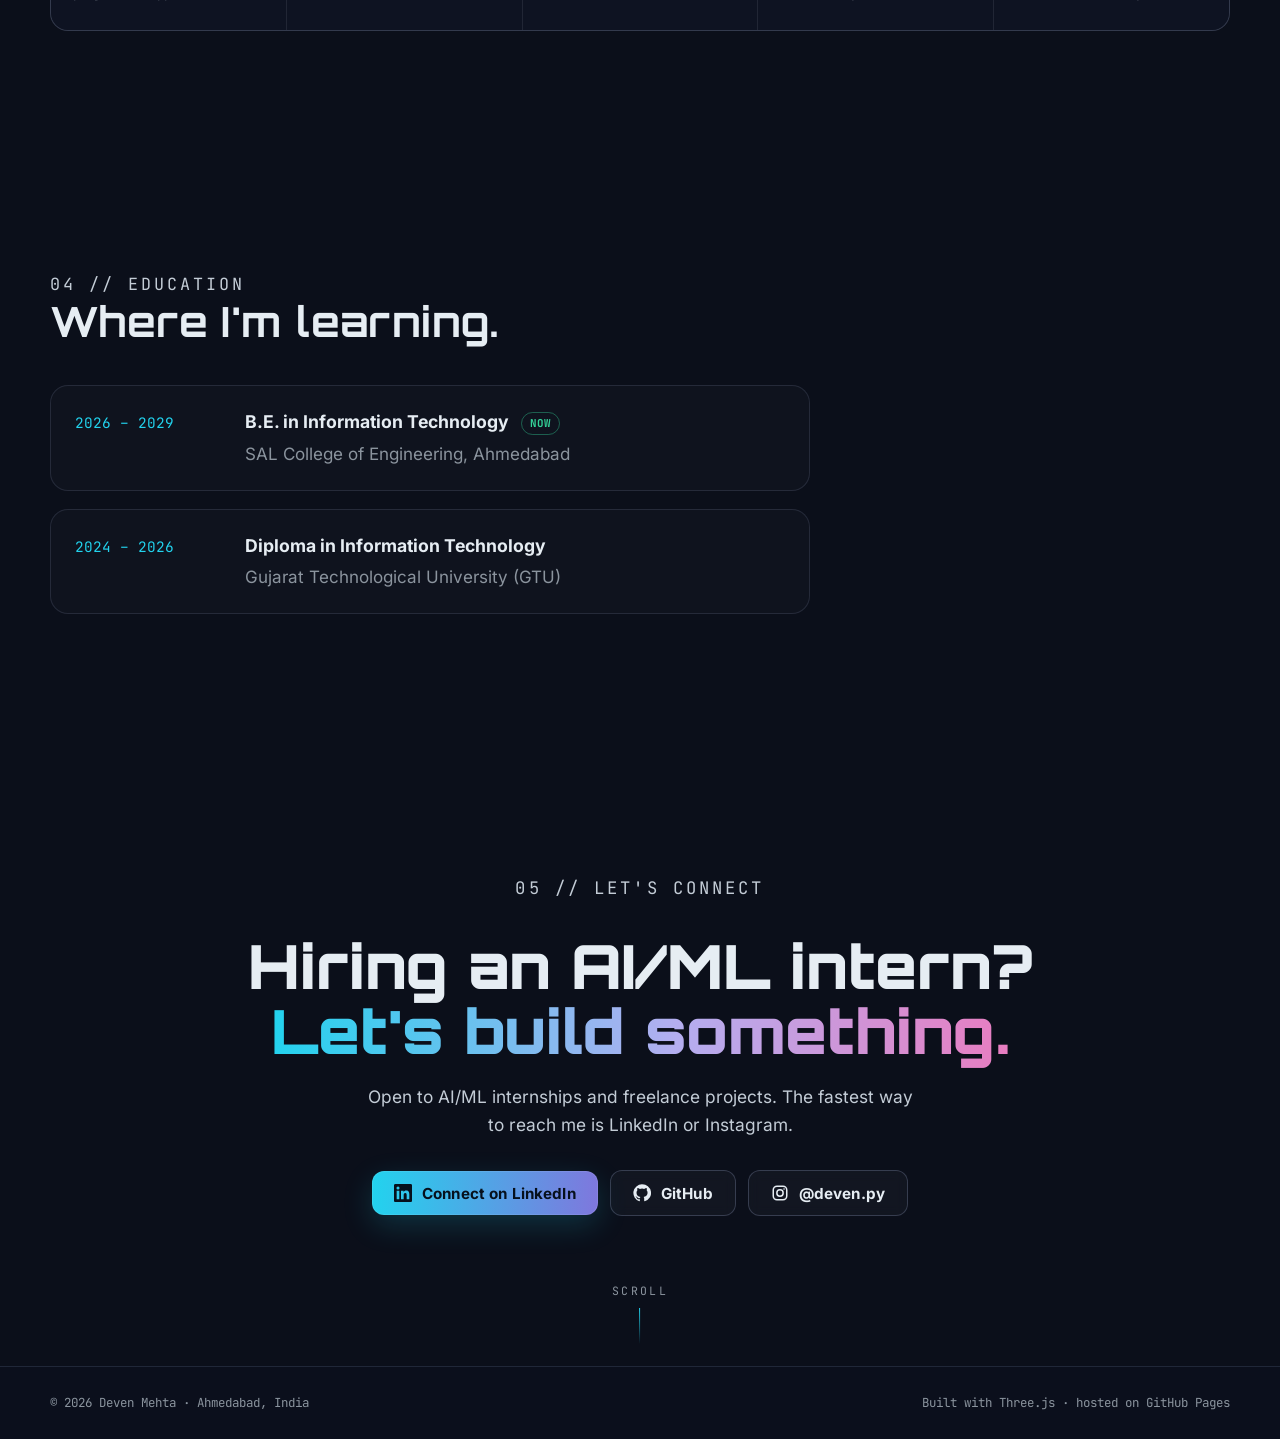
==== commit e6316460: "Show the LinkedIn buttons Set PROFILE.linkedin to linkedin.com/in/mehtadevenn (the LinkedIn link on " ====
--- a/index.html
+++ b/index.html
@@ -38,7 +38,7 @@
     "address": { "@type": "PostalAddress", "addressLocality": "Ahmedabad", "addressCountry": "IN" },
     "alumniOf": "SAL College of Engineering",
     "knowsAbout": ["Machine Learning", "Natural Language Processing", "Computer Vision", "Python", "scikit-learn", "FastAPI", "React"],
-    "sameAs": ["https://github.com/mehtadeven", "https://instagram.com/deven.py"]
+    "sameAs": ["https://github.com/mehtadeven", "https://www.linkedin.com/in/mehtadevenn/", "https://instagram.com/deven.py"]
   }
   </script>
 </head>
